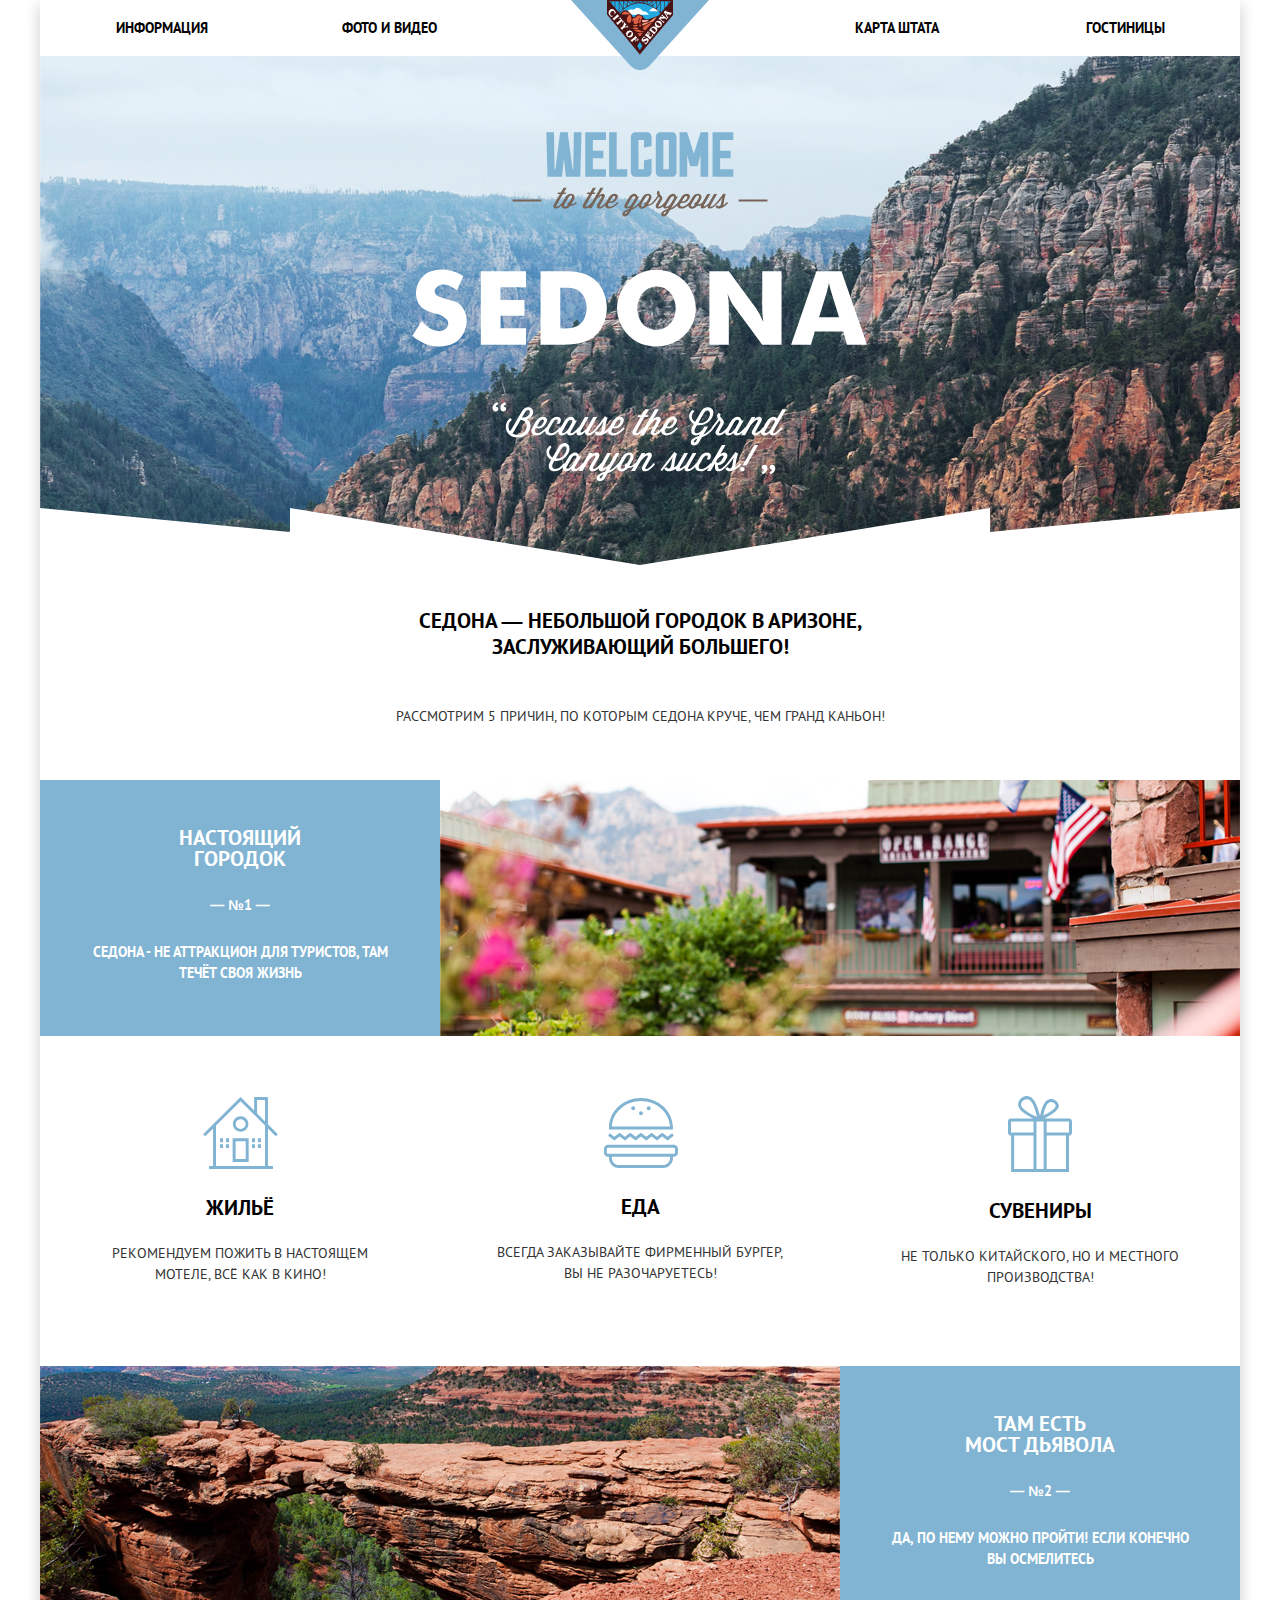
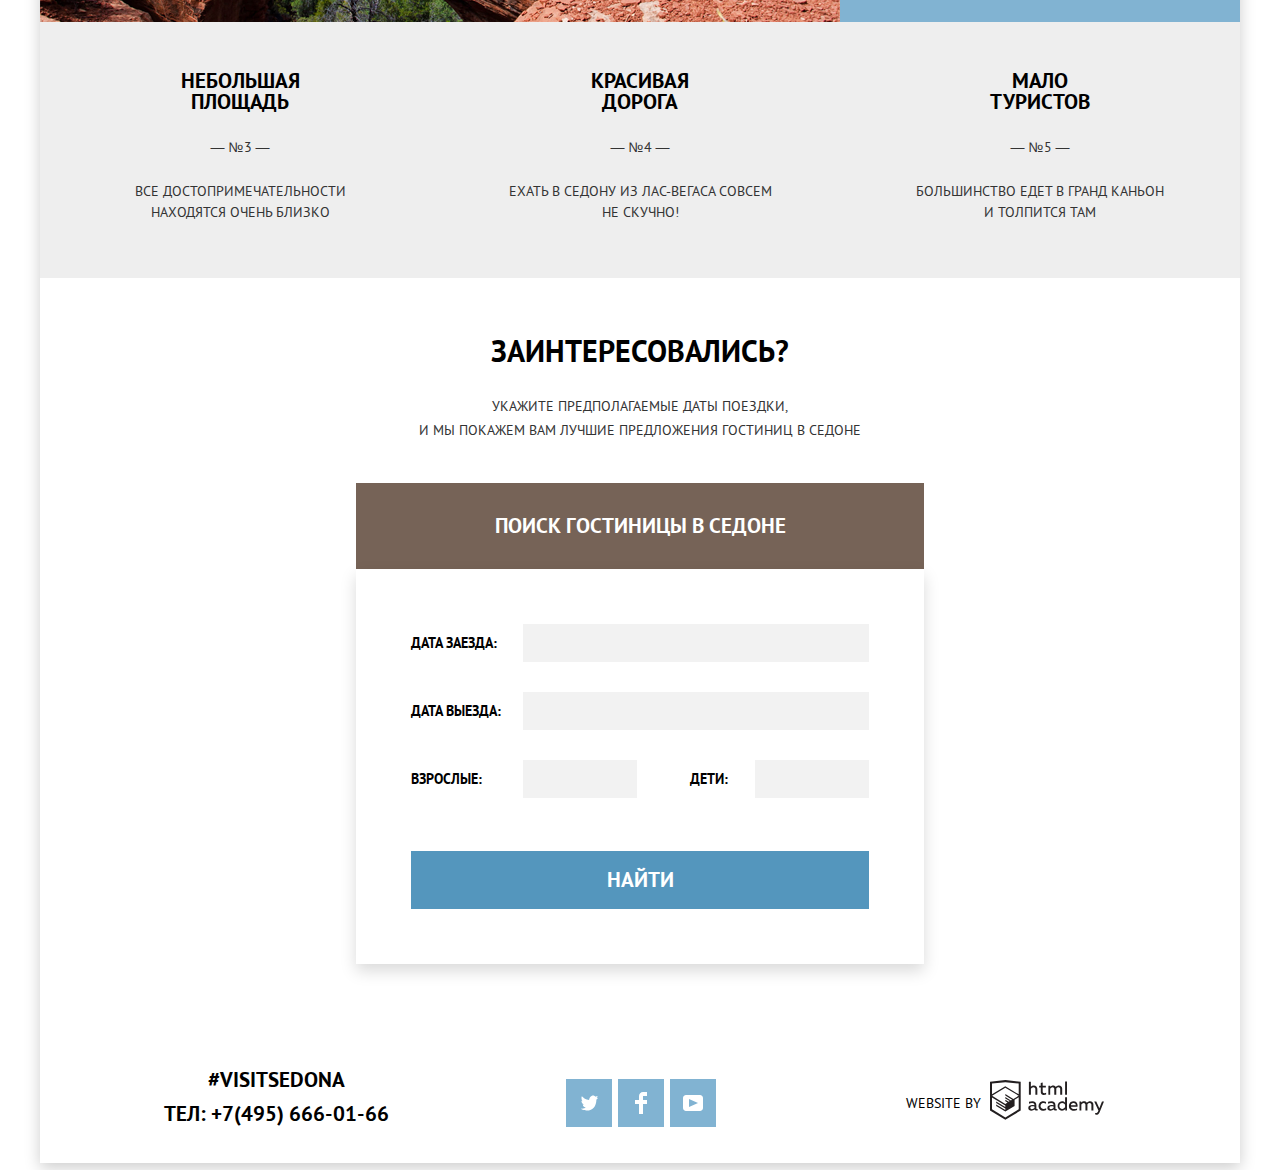
==== index.html @ 123c3cb6 "Декоративные элементы на главной странице" ====
<!DOCTYPE html>
<html class="page" lang="ru">
  <head>
    <meta charset="utf-8">
    <meta name="viewport" content="width=device-width, initial-scale=1.0">
    <link rel="stylesheet" href="css/normalize.css">
    <link rel="stylesheet" href="css/style.css">
    <title>HTML Academy: Седона</title>
  </head>
  <body class="container">
    <header class="header_menu">
      <div class="header_row">
        <nav class="nav_menu">
          <ul class="menu_list">
            <li><a class="nav_link" href="#">Информация</a></li>
            <li><a class="nav_link" href="#">Фото и видео</a></li>
            <li><a class="nav_link" href="#">Карта штата</a></li>
            <li><a class="nav_link" href="hotels.html">Гостиницы</a></li>
          </ul>
        </nav>
        <a class="header_logo">
          <img src="img/logo.svg" width="138" height="70" alt="Логотип Sedona">
        </a>
      </div>
    </header>

    <main>
      <section class="main_banner">
        <h1 class="seo_text">Курортный город Седона</h1>
        <img src="img/background-photo.jpg" width="1200" height="509" alt="Природа штата Седона">
        <img class="welcome_img" src="img/welcome.svg" width="456" height="350" alt="Приветственный текст штата Седона">
        <div class="decor"></div>
      </section>

      <section>
        <h2 class="index_title">Седона — небольшой городок в Аризоне, <br>заслуживающий большего!</h2>
        <p class="index_description">Рассмотрим 5 причин, по которым Седона круче, чем гранд каньон!</p>
      </section>

      <section class="cause_photo_first">
        <div class="blue_fone">
          <p class="advantages_title">Настоящий<br> городок</p>
          <p class="advantages_description">— №1 —</p>
          <p class="advantages_description">Седона - не аттракцион для туристов, там<br> течёт своя жизнь</p>
        </div>
        <img src="img/image.jpg" width="800" height="256" alt="Фото зданий в штате Седона">
      </section>

      <section class="advertising_block">
        <ul class="advertising">
          <li>
            <img class="advent_icon" src="img/icon-1.svg" width="75" height="72" alt="Иконка Дома">
            <p class="advent_title">Жильё</p>
            <p class="advent_description">Рекомендуем пожить в настоящем<br> мотеле, всё как в кино!</p>
          </li>
          <li>
            <img class="advent_icon" src="img/icon-3.svg" width="75" height="70" alt="Иконка бургера">
            <p class="advent_title">Еда</p>
            <p class="advent_description">Всегда заказывайте фирменный бургер,<br> вы не разочаруетесь!</p>
          </li>
          <li>
            <img class="advent_icon" src="img/icon-2.svg" width="64" height="77" alt="Иконка подарка">
            <p class="advent_title">Сувениры</p>
            <p class="advent_description">Не только китайского, но и местного<br> производства!</p>
          </li>
        </ul>
      </section>

      <section class="cause_photo_second">
        <img src="img/image-mount.jpg" width="800" height="256" alt="Фото зданий в штате Седона">
        <div class="blue_fone">
          <p class="advantages_title">Там есть<br> Мост дьявола</p>
          <p class="advantages_description">— №2 —</p>
          <p class="advantages_description">Да, по нему можно пройти! Если конечно<br> вы осмелитесь</p>
        </div>
      </section>

      <section class="advantages_gray_fone">
        <ul class="advantages_gray">
          <li>
            <h3 class="advantages_gray_title">небольшая <br>площадь</h3>
            <p class="advantages_gray_description">— №3 —</p>
            <p class="advantages_gray_description">все достопримечательности <br>находятся очень близко</p>
          </li>
          <li>
            <h3 class="advantages_gray_title">красивая <br>дорога</h3>
            <p class="advantages_gray_description">— №4 —</p>
            <p class="advantages_gray_description">ехать в седону из лас-вегаса совсем <br>не скучно!</p>
          </li>
          <li>
            <h3 class="advantages_gray_title">Мало <br>туристов</h3>
            <p class="advantages_gray_description">— №5 —</p>
            <p class="advantages_gray_description">большинство едет в гранд каньон <br>и толпится там</p>
          </li>
        </ul>
      </section>

      <section class="forms_block">
        <p class="forms_title">Заинтересовались?</p>
        <p class="forms_description">Укажите предполагаемые даты поездки,<br> и мы покажем вам лучшие предложения гостиниц в седоне</p>
        <button class="forms_button" type="button">Поиск гостиницы в седоне</button>

        <section class="modal_hotel">
          <form class="form_hotel" action="https://echo.htmlacademy.ru/" method="post">
            <div class="form_wrapper">
              <label class="label_date" for="date-input">Дата заезда:</label>
              <input class="date_input" type="text" name="date-input" id="date-input">
            </div>
            <div class="form_wrapper">
              <label class="label_date" for="date-output">Дата выезда:</label>
              <input class="date_input" type="text" name="date-output" id="date-output">
            </div>
            <div class="form_wrapper adults_wrapper">
              <div class="adults_inputs">
                <label class="label_adults" for="adults">Взрослые:</label>
                <input class="adult_input" type="number" min="1" max="50" step="1" id="adults" name="adults">
              </div>
              <div class="adults_inputs">
                <label class="label_children" for="children">Дети:</label>
                <input class="adult_input" type="number" min="1" max="50" step="1" id="children" name="children">
              </div>
              </div>
    
            <button type="submit" value="Найти">Найти</button>
          </form>
        </section>
      </section>

      <section class="maps">
          <!-- Здесь будет карта -->
          <iframe src="https://www.google.com/maps/embed?pb=!1m14!1m12!1m3!1d18314.070733928525!2d82.90505934999999!3d54.98609559999999!2m3!1f0!2f0!3f0!3m2!1i1024!2i768!4f13.1!5e0!3m2!1sru!2sru!4v1600671747834!5m2!1sru!2sru" width="1200" height="594" frameborder="0" style="border:0;" allowfullscreen="" aria-hidden="false" tabindex="0"></iframe>
      </section>

    </main>

    <footer class="main_footer">

      <section class="footer_left_side">
        <p>#visitSEDONA</p>
        <p>Тел:<a href="tel:+74956660166"> +7(495) 666-01-66</a></p>
      </section>

      <section class="footer_social_icons">
        <ul class="list_social_icon">
          <li class="footer_social_icon">
            <a href="#">
              <div class="coub">
                <img src="img/twitter.svg" width="17" height="17" alt="Твиттер">
              </div>
            </a>
          </li>
          <li class="footer_social_icon">
            <a href="#">
              <div class="coub">
                <img src="img/fb-icon.svg" width="12" height="22" alt="Фейсбук">
              </div>
            </a>
          </li>
          <li class="footer_social_icon">
            <a href="#">
              <div class="coub">
                <img src="img/youtube.svg" width="20" height="16" alt="Ютуб">
              </div>
            </a>
          </li>
        </ul>
      </section>
      
      <section class="copyright">
        <p class="copyright_text">Website by</p>
        <a href="https://htmlacademy.ru/intensive/htmlcss">
          <!-- <img src="https://via.placeholder.com/115x41" alt="Логотип html академии"> -->
          <svg class="icon_html" width="115" height="41" viewBox="0 0 115 41" fill="none" xmlns="http://www.w3.org/2000/svg">
            <path  fill-rule="evenodd" clip-rule="evenodd" d="M15.5197 1.05737H15.3509L0 2.71895V31.4945L15.3509 40.8382L30.7018 31.4945V2.71895L15.5197 1.05737ZM77.0183 2.62185H75.0876V15.7311H77.0183V2.62185ZM40.8619 2.63264V7.76843C41.6131 6.9864 42.6386 6.5436 43.7105 6.53843C44.6823 6.47908 45.6329 6.84495 46.3253 7.54479C47.0177 8.24462 47.3866 9.21244 47.3399 10.2068V15.7634H45.367V10.4658C45.4231 9.94897 45.2754 9.43059 44.9566 9.02553C44.6377 8.62047 44.174 8.36218 43.6683 8.3079H43.3518C42.3456 8.36979 41.4321 8.9295 40.9041 9.80764V15.7634H38.8995V2.63264H40.8619ZM77.0183 31.4837H75.2775V30.0595C74.4828 31.1353 73.23 31.7538 71.9119 31.7211C69.4751 31.5528 67.5825 29.4822 67.5825 26.9845C67.5825 24.4867 69.4751 22.4162 71.9119 22.2479C73.1195 22.2052 74.2818 22.7203 75.0771 23.6505V18.3205H77.0183V31.4837ZM47.0656 30.0595C47.263 30.0515 47.4583 30.0152 47.6459 29.9516V31.3866C47.2482 31.5404 46.826 31.6172 46.4009 31.6132C45.6482 31.6769 44.9394 31.2429 44.639 30.5342C43.7036 31.31 42.5302 31.7227 41.3261 31.6995C39.733 31.6995 38.256 30.804 38.256 28.9482C38.256 26.65 40.3661 25.9379 42.1702 25.9379C42.9402 25.9505 43.707 26.0408 44.4596 26.2076V25.884C44.4596 24.805 43.6578 23.9742 42.1491 23.9742C41.0585 23.9764 39.9804 24.2116 38.9839 24.6647V22.8305C40.0678 22.451 41.204 22.2506 42.3495 22.2371C44.8394 22.2371 46.3693 23.4455 46.3693 26.1753V29.4121C46.3546 29.5668 46.401 29.721 46.4981 29.8406C46.5951 29.9601 46.7349 30.035 46.8862 30.0487H47.0656V30.0595ZM40.2711 28.8403C40.298 29.229 40.4761 29.5905 40.7655 29.844C41.055 30.0974 41.4317 30.2217 41.8115 30.189H41.9275C42.8819 30.1906 43.7973 29.8022 44.4702 29.11V27.5779C43.842 27.4414 43.2026 27.3655 42.5605 27.3513C41.5055 27.3513 40.2817 27.7074 40.2817 28.8403H40.2711ZM56.0229 22.9384C55.1962 22.4632 54.2596 22.2246 53.3115 22.2479H52.9422C51.7332 22.2873 50.5891 22.8166 49.7619 23.7192C48.9347 24.6218 48.4923 25.8236 48.5321 27.06V27.5024C48.6957 30.0004 50.805 31.8921 53.2482 31.7318C54.2519 31.7555 55.2477 31.5452 56.1601 31.1168V29.2718C55.3769 29.7215 54.4945 29.9591 53.5963 29.9624C52.5199 30.0288 51.4963 29.4793 50.9385 28.5356C50.3806 27.5918 50.3806 26.4095 50.9385 25.4658C51.4963 24.522 52.5199 23.9725 53.5963 24.039C54.461 24.0357 55.3066 24.2989 56.0229 24.7942V22.9384ZM66.1514 30.0595C66.3488 30.0515 66.5441 30.0152 66.7317 29.9516V31.3866C66.334 31.5404 65.9118 31.6172 65.4867 31.6132C64.734 31.6769 64.0252 31.2429 63.7248 30.5342C62.7894 31.31 61.616 31.7227 60.4119 31.6995C58.8188 31.6995 57.3417 30.804 57.3417 28.9482C57.3417 26.65 59.4518 25.9379 61.256 25.9379C62.0259 25.9505 62.7928 26.0408 63.5454 26.2076V25.884C63.5454 24.805 62.7436 23.9742 61.2349 23.9742C60.1443 23.9764 59.0662 24.2116 58.0697 24.6647V22.8305C59.1536 22.451 60.2897 22.2506 61.4353 22.2371C63.9252 22.2371 65.455 23.4455 65.455 26.1753V29.4121C65.4404 29.5668 65.4868 29.721 65.5838 29.8406C65.6809 29.9601 65.8207 30.035 65.972 30.0487H66.1514V30.0595ZM59.855 29.8481C59.5632 29.5943 59.3837 29.2311 59.3569 28.8403H59.378C59.378 27.7074 60.5385 27.3513 61.6569 27.3513C62.299 27.3655 62.9383 27.4414 63.5665 27.5779V29.11C62.8937 29.8022 61.9782 30.1906 61.0239 30.189H60.9078C60.5263 30.2247 60.1469 30.1019 59.855 29.8481ZM69.3271 26.9305C69.3271 25.2859 70.6308 23.9526 72.239 23.9526L72.2601 24.0066C73.4742 24.0066 74.5742 24.7382 75.0665 25.8732V28.0311C74.5856 29.1871 73.4673 29.9296 72.239 29.9084C70.6308 29.9084 69.3271 28.5752 69.3271 26.9305ZM83.3486 22.2479C86.8408 22.2479 88.0541 25.1395 87.4844 27.7397H80.922C81.1436 29.3582 82.6839 30.0163 84.2876 30.0163C85.2509 30.0196 86.2027 29.8021 87.0729 29.3797V31.1061C86.0736 31.5421 84.9939 31.7519 83.9078 31.7211C81.2385 31.7211 78.8963 30.189 78.8963 26.9521C78.8362 25.7502 79.2482 24.5736 80.0408 23.6841C80.8334 22.7945 81.9408 22.2658 83.1165 22.2155H83.3486V22.2479ZM80.8693 26.1753C80.9704 24.8237 82.1216 23.8104 83.4436 23.9095H83.4858C84.1064 23.8531 84.7196 24.08 85.1612 24.5295C85.6028 24.979 85.8275 25.6051 85.7752 26.24H80.8693V26.1753ZM89.489 31.4621V22.4961H91.2298V23.575C91.9777 22.7197 93.041 22.2229 94.1628 22.2047C95.2951 22.1328 96.3712 22.7163 96.9482 23.7153C97.7407 22.8335 98.8477 22.3161 100.018 22.2803C100.952 22.2327 101.859 22.6011 102.507 23.2901C103.154 23.9792 103.478 24.9213 103.394 25.8732V31.4837H101.39V25.9271C101.437 25.4734 101.306 25.0191 101.024 24.6647C100.743 24.3104 100.336 24.0852 99.8917 24.039H99.6174C98.7512 24.0941 97.9525 24.536 97.4335 25.2474V31.4837H95.4289V25.9271C95.4728 25.47 95.3357 25.0139 95.0481 24.6611C94.7606 24.3082 94.3467 24.088 93.8991 24.0497H93.6881C92.7466 24.1344 91.8915 24.6449 91.3564 25.4416V31.5161H89.5312L89.489 31.4621ZM113.977 22.4745H111.972L109.324 29.2718L106.306 22.4853H104.196L108.417 31.5484L108.237 32.0016C107.72 33.3611 107.003 34.0516 106.053 34.0516C105.75 34.0548 105.447 34.0112 105.156 33.9221V35.6161C105.536 35.7125 105.926 35.7632 106.317 35.7671C107.646 35.7671 108.902 35.0226 109.851 32.6813L113.977 22.4745ZM52.689 6.78658V3.54974L50.7266 4.01369V6.73264H49.144V8.49132H50.7899V12.9905C50.7231 13.817 51.0244 14.6301 51.61 15.2038C52.1955 15.7775 53.0028 16.0505 53.8073 15.9468C54.5996 15.9535 55.3875 15.8259 56.139 15.5692V13.8429C55.5727 14.0781 54.9672 14.199 54.356 14.199C53.2165 14.199 52.689 13.8105 52.689 12.6237V8.5129H55.8541V6.78658H52.689ZM58.3862 15.7526V6.75421H60.1376V7.83316C60.8811 6.97655 61.9403 6.476 63.0601 6.45211C64.1624 6.38099 65.2146 6.93142 65.8032 7.88711C66.5958 7.00534 67.7028 6.48794 68.8734 6.45211C69.8138 6.41462 70.7233 6.79859 71.364 7.50353C72.0046 8.20846 72.3126 9.16418 72.2073 10.1205V15.7418H70.2028V10.1853C70.2499 9.73151 70.1184 9.27721 69.8373 8.92287C69.5561 8.56853 69.1485 8.34334 68.7046 8.29711H68.4619C67.5957 8.35228 66.797 8.7942 66.278 9.50553V15.7418H64.2734V10.1853C64.3206 9.73151 64.1891 9.27721 63.9079 8.92287C63.6268 8.56853 63.2191 8.34334 62.7752 8.29711H62.5326C61.5911 8.38181 60.736 8.89229 60.2009 9.68895V15.7634H58.3862V15.7526ZM28.6972 30.3033L28.7078 30.2968L28.6972 30.3184V30.3033ZM28.6972 18.3205V30.3033L15.3509 38.4321L2.00459 30.3184V18.5147L15.2876 26.6068V28.0311L6.18257 22.5284V23.9418L15.3404 29.5632V31.0629L6.19312 25.4955V26.9521L15.3509 32.5734L24.5826 26.9197V20.8129L28.6972 18.3205ZM28.7078 16.7776L25.0362 18.9355L23.3482 20.0145L15.3087 15.0837V16.4971L22.156 20.7266L22.0083 20.8237L20.9532 21.4063L15.2876 17.9537V19.3995L19.761 22.1184L18.706 22.8413L15.3298 20.7913V22.2047L17.5454 23.5426L15.2982 24.9021L2.11009 16.864L15.3087 8.72869L28.7078 16.7776ZM15.2876 7.27211L28.7078 15.3534V4.56395L15.3615 3.12895L2.01514 4.56395V15.3534L15.2876 7.27211Z" fill="#231F20"/>
          </svg>
        </a>
      </section>
    </footer>
  </body>
</html>
---- css/style.css ----
/* Шрифты */

@font-face {
    font-family: 'PT sans';
    font-style: normal;
    font-weight: 400;
    src: local('Ptsans'), local('PT Sans'),
    url('../fonts/ptsans.woff2') format('woff2'),
    url('../fonts/ptsans.woff') format('woff');
    font-display: swap;
}
@font-face {
    font-family: 'PT sans';
    font-style: normal;
    font-weight: 700;
    src: local('Ptsans bold'), local('PT Sans bold'),
    url('../fonts/ptsansbold.woff2') format('woff2'),
    url('../fonts/ptsansbold.woff') format('woff');
    font-display: swap;
}
/* Кастомные свойства */
:root {
    /* Тексты */
    --basic-black: #000000;
    --text-description: #333333;
    --basic-white: #FFFFFF;

    /* Фоны */
    --blue: #81B3D2;
    --blue-hover: #669EC0;
    --blue-active: #5496BD;

    --brown: #766357;
    --brown-hover: #604E43;
    --brown-active: #503E33;

    --backgound-gray: #EEEEEE;
    --decor-gray: #E5E5E5;;

    /* Инпуты */
    --input-gray: #F2F2F2;
    --input-gray-hover: #EBEBEB;
    --input-minplus: #A9A9A9;
    --input-minplus-active: #81B3D2;

    /* Рейтинг */
    --rate: #666666;
}

/* Базовые стили */
body {
    min-width: 1200px;
    margin: 0;
    padding: 0;
    font-family: 'PT Sans', Arial, sans-serif;
    font-size: 14px;
    line-height: 24px;
    font-weight: 400;
    color: var(--basic-black);
    text-transform: uppercase;
    background: #F2F2F2;
    display: grid;
    grid-template-rows: min-content 1fr min-content;
}
.page {
    height: 100%;
  }
img {
    max-width: 100%;
    height: auto;
}
.container {
    max-width: 1200px;
    margin: 0 auto;
    background: #FFFFFF;
    box-shadow: 0px 5px 15px rgba(0, 1, 1, 0.2);
    position: relative;
    min-height: 100%;
}
.seo_text {
    position: absolute;
    width: 1px;
    height: 1px;
    margin: -1px;
    border: 0;
    padding: 0;
    white-space: nowrap;
    clip-path: inset(100%);
    clip: rect(0 0 0 0);
    overflow: hidden;
}
/* Меню */
.main_banner {
    background-color: var(--blue);
}

/* Меню */
.header_menu {
    width: 100%;
}
.header_row {
    position: relative;
    display: flex;
    justify-content: center;
    align-items: center;
    height: 56px;
}
.menu_list {
    display: flex;
    margin: 0;
    padding: 0;
}
.nav_menu li{
    list-style: none;
}
.header_logo {
    position: absolute;
    top: 0;
    left: 50%;
    transform: translate(-50%, 0px);
    z-index: 50;
    height: 70px;
}
.nav_link {
    color: var(--basic-black);
    font-size: 14px;
    line-height: 26px;
    font-weight: 700;
    text-decoration: none;
}
.menu_list li:nth-child(1) {
    padding: 0 67px 0 72px;
}
.menu_list li:nth-child(2) {
    padding: 0 209px 0 67px;
}
.menu_list li:nth-child(3) {
    padding: 0 73.5px 0 209px;
}
.menu_list li:nth-child(4) {
    padding: 0 72px 0 73.5px;
}
.nav_link:hover {
    color: var(--blue);
}
.nav_link:active {
    color: var(--basic-black);
    opacity: 0.3;
}
/* .nav_link:visited {
    color: var(--brown);
} */

/* Блок с главным баннером */

/*  */
.main_banner {
    position: relative;
    height: 509px;
    margin-bottom: 43px;
}
.welcome_img {
    position: absolute;
    top: 76px;
    left: 50%;
    transform: translate(-50%, 0px)
}
.index_title {
    font-size: 21px;
    line-height: 26px;
    font-weight: 700;
    text-align: center;
    color: inherit;
    margin-bottom: 43px;
}
.index_description {
    font-size: 14px;
    line-height: 26px;
    font-weight: 400;
    text-align: center;
    color: var(--text-description);
    margin-bottom: 51px;
}

.decor {
    position: absolute;
    bottom: 0;
    left: 0;
    width: 1200px;
    height: 57px;
    background-image: url("../img/Shape.svg");
    background-repeat: no-repeat;
}

/* Преимущества */
.blue_fone {
    background-color: var(--blue);
}

.advantages_title {
    font-size: 21px;
    line-height: 21px;
    font-weight: 700;
    text-align: center;
    color: var(--basic-white);
    margin-top: 47px;
}
.advantages_description {
    font-size: 14px;
    line-height: 21px;
    font-weight: 700;
    text-align: center;
    color: var(--basic-white);
    margin-top: 26px;
    margin-bottom: 25px
}
.cause_photo_first {
    display: grid;
    grid-template-columns: 400px 800px;
    margin-bottom: 27px;
}
.cause_photo_second {
    display: grid;
    grid-template-columns: 800px 400px; 
}

/* Блок с иконками */
.advertising_block {
    margin-bottom: 47px;
}
.advertising {
    list-style: none;
    justify-content: space-around;
    display: grid;
    grid-template-columns: 1fr 1fr 1fr;
    grid-template-rows: 256px;
    align-items: center;
    margin: 0;
    padding: 0;
}
.advent_icon {
    display: block;
    margin: 0 auto;
}
.advent_title {
    text-align: center;
    font-weight: 700;
    font-size: 21px;
    line-height: 21px;
    color: var(--basic-black);
    margin: 0;
    margin-top: 28px;
    margin-bottom: 25px;
}
.advent_description {
    text-align: center;
    font-weight: 400;
    font-size: 14px;
    line-height: 21px;
    color: var(--text-description);
    margin: 0;
}
/*  */
.advantages_gray_fone {
    background-color: var(--backgound-gray);
    min-height: 256px;
}
.advantages_gray {
    display: grid;
    grid-template-columns: 1fr 1fr 1fr;
    grid-template-rows: auto;
    justify-content: space-around;
    align-items: center;
    padding: 0;
    margin: 0;
}
.advantages_gray li {
    list-style: none;
}
.advantages_gray_title {
    font-size: 21px;
    line-height: 21px;
    font-weight: 700;
    text-align: center;
    color: var(--basic-black);
    margin: 0;
    margin-bottom: 25px;
    margin-top: 48px;
}
.advantages_gray_description {
    font-size: 14px;
    line-height: 21px;
    font-weight: 400;
    text-align: center;
    color: var(--text-description); 
    margin-bottom: 23px;  
}
/* блок с выбором формы */
.forms_block {
    position: relative;
}
.forms_title {
    font-weight: 700;
    font-size: 30px;
    line-height: 24px;
    text-align: center;
    color: var(--basic-black);
    margin: 0;
    padding-top: 61px;
    margin-bottom: 31px;
}
.forms_description {
    font-weight: 400;
    font-size: 14px;
    line-height: 24px;
    text-align: center;
    color: var(--text-description);
    margin: 0; 
    margin-bottom: 41px;
}
.forms_button {
    font-weight: bold;
    font-size: 21px;
    line-height: 26px;
    text-align: center;
    text-transform: uppercase;
    color: var(--basic-white); 
    border: none;
    background-color: var(--brown);
    cursor: pointer;
    width: 568px;
    height: 86px;
    display: block;
    margin: 0 auto;


}
.forms_button:hover {
    background-color: var(--brown-hover);
}
.forms_button:active {
    background-color: var(--brown-active);
}

/* форма */
.modal_hotel {
    width: 568px;
    height: 395px;
    background: var(--basic-white);
    box-shadow: 0px 7px 15px rgba(0, 1, 1, 0.15);
    margin: 0 auto;
    position: absolute;
    left: 50%;
    transform: translate(-50%, 0);
}
.form_hotel {
    display: flex;
    flex-direction: column;
    align-items: center;
    gap: 30px;
}
.form_hotel label {
    font-weight: 700;
    font-size: 14px;
    line-height: 26px;
    color: var(--basic-black);
}
.form_wrapper:first-of-type {
    margin-top: 55px;
}
.form_wrapper:last-of-type {
    margin-bottom: 23px;
}
.form_wrapper {
    display: flex;
    align-items: center;
    width: 458px;
}
.label_date,
.label_adults {
    min-width: 100px;
    padding-right: 12px;
    cursor: pointer;
}
.label_children {
    padding-right: 27px;
}
.adults_wrapper {
    justify-content: space-between;
}
.adults_inputs {
    display: flex;
    align-items: center;
}
.form_hotel input {
    background-color: var(--input-gray);
    height: 38px;
    border: none;
    color: inherit;
    font: inherit;
    font-weight: 700;
    font-size: 14px;
    line-height: 26px;
    outline: none;
    padding-left: 13px;
}
.date_input {
    width: 346px;
    padding: 0;
}
.adult_input {
    width: 114px;
    text-align: center;
    box-sizing: border-box;
    position: relative;
    display: block;
}
.form_hotel input:focus {
    background: white;
    border: 2px solid var(--decor-gray);
    padding-left: 13px;
    box-sizing: border-box;
}
.form_hotel button {
    width: 458px;
    height: 58px;
    font-weight: 700;
    font-size: 21px;
    line-height: 26px;
    text-transform: uppercase;
    text-align: center;
    color: var(--basic-white);
    background-color: var(--blue);
    border: none;
    cursor: pointer;
}
.form_hotel button:hover {
    background-color: var(--blue-hover);
}
.form_hotel button {
    background-color: var(--blue-active);
}
.maps {
    height: 594px;
}

/* Футер */
.main_footer {
    background: rgba(255, 255, 255, 0.9);
    position: absolute;
    bottom: 0;
    display: flex;
    /* justify-content: space-around; */
    width: 100%;
    height: 120px;
}
.inside_footer {
    background: rgba(255, 255, 255, 0.9);
    display: flex;
    /* justify-content: space-around; */
    width: 100%;
    height: 120px;
}
.footer_left_side {
    margin-left: 105px;
    margin-right: 177px;
}
.footer_left_side p {
    font-weight: bold;
    font-size: 21px;
    line-height: 26px;
    text-align: center;
    color: var(--basic-black);
    margin: 0;
}
.footer_left_side p:first-child {
    margin-top: 24px;
    margin-bottom: 8px;
    margin-left: 19px;
}
.footer_left_side p:last-child {
    margin-left: 19px;
}
.footer_left_side a {
    color: var(--basic-black);
    text-decoration: none;
}
.footer_social_icons {
    display: flex;
    margin-right: 190px;
}

.list_social_icon {
    display: flex;
    align-items: center;
    margin: 0;
    padding: 0;
    gap: 6px;
}
.footer_social_icons li{
    list-style: none;
}
.coub {
    width: 46px;
    height: 48px;
    background-color: var(--blue);    
}
.coub img {
    margin: 0 auto;
    display: block;
    position: relative;
    top: 50%;
    transform: translate(0px, -50%);
}
.coub:hover{
    background-color: var(--blue-hover);
}
.coub:active{
    background-color: var(--blue-active);
}
.coub:active img {
    opacity: 0.3;
}

.copyright {
    display: flex;
    align-items: center;
}
.copyright_text {
    font-weight: 400;
    font-size: 14px;
    line-height: 26px;
    text-align: center;
    color: var(--basic-black);
    margin: 0;
    margin-right: 9px;
}
.icon_html:hover path {
    fill: var(--blue);
}
.icon_html:active path {
    fill: #BDBBBC;
}


/* Страница каталога */
.container_inside_page {
    width: 1054px;
    margin: 0 auto;
}

.filter_block {
    background-color: var(--blue);
    background-image: url("../img/background-blur.png");
    background-repeat: no-repeat;
    background-position: center;
    background-size: cover;
    height: 217px;

}
.filter_hotels {
    /* display: flex; */
    display: grid;
    grid-template-columns: 1fr auto;

}
.filter_wrapper {
    display: flex;
}
.filter_items {
    display: flex;
    border: none;
    padding: 0;
    margin: 0;
}
.filter_items legend{
    font-weight: 700;
    font-size: 16px;
    line-height: 21px;
    color: var(--basic-white);
}
.filter_label {
    font-weight: 400;
    font-size: 14px;
    line-height: 21px;
    color: var(--basic-white);
}

.custom_checkbox {
    /* position: absolute; */
    z-index: -1;
    opacity: 0;
}
.custom_checkbox+label {
    display: inline-flex;
    align-items: center;
    user-select: none;
    cursor: pointer;
}
.custom_checkbox+label::before {
    content: '';
    display: inline-block;
    width: 23px;
    height: 23px;
    border: 2px solid var(--basic-white);
    border-radius: 0.25em;
    margin-right: 0.5em;
}
.custom_checkbox:checked+label::before {
    background-image: url('https://via.placeholder.com/11x10');
}
.btn_show {
    width: 137px;
    height: 36px;
    font-weight: normal;
    font-size: 14px;
    line-height: 21px;
    color:  var(--basic-white);
    border: 2px solid var(--basic-white);
    box-sizing: border-box;
    border-radius: 2px;
    text-transform: uppercase;
    background: transparent;
    cursor: pointer;
}
.btn_show:hover {
    font-weight: normal;
    font-size: 14px;
    line-height: 21px;
    color:  var(--basic-black);
    border: 2px solid var(--basic-white);
    background-color: var(--basic-white);
    box-sizing: border-box;
    border-radius: 2px;
}


/* Сортировка */

.sorting {
    display: flex;
    height: 86px;
    align-items: center;
}
.sort_title {
    font-weight: 700;
    font-size: 21px;
    line-height: 26px;
    color: var(--basic-black);
    margin: 0;
    margin-right: 46px;
  }
.sort_index_items {
    font-weight: 400;
    font-size: 12px;
    line-height: 18px;
    color: var(--basic-black);
    margin: 0;
    padding: 0;
    margin-right: 40px;
    margin-bottom: 6px;
  }
.sort_items {
    display: flex;
    gap: 34px;
    margin: 0;
    padding: 0;
    margin-bottom: 5px;
}
.sort_items a {
    text-decoration: none;
    border-bottom: 1px dotted var(--blue);
    color: rgba(0, 0, 0, 0.3);

}
.sort_items a:hover {
    color: var(--blue);

}
.sort_items a:active {
    color: var(--basic-black);
    border-bottom: none;

}
.sort_item {
    list-style: none;
    font-weight: 400;
    font-size: 12px;
    line-height: 18px;
}
.sort_icons {
    display: flex;
    gap: 12px;
    margin: 0;
    padding: 0;
    margin-left: auto;
}
.sort_icon:hover path {
    fill: var(--basic-black);
    cursor: pointer;
}
.sort_icon:active path {
    fill: var(--blue);
}

/* Каталог */

.catalog_liner {
    border-top: 1px solid var(--decor-gray);
}
.catalog_liner:last-child {
    border-bottom: 1px solid var(--decor-gray);
}
.grid-wrapper {
    margin: 30px auto;
    display: grid;
    grid-template-columns: auto auto 1fr;
    grid-template-rows: 1fr 1fr 1fr;
}
.picture_otel {
    grid-row: 1 / -1;
    grid-column: 1;
    align-self: center;
    margin-right: 29px;
}
.catalog_title {
    font-weight: 700;
    font-size: 21px;
    line-height: 26px;
    color: var(--basic-black);
    cursor: pointer;
    margin: 0;
    margin-top: -5px;
    grid-row: 1;
    grid-column: 2 / 4;
}
.catalog_title:hover {
    color: var(--blue);
}
.catalog_title:active {
    color: rgba(0, 0, 0, 0.3);
}
.catalog_cost {
    font-weight: 400;
    font-size: 14px;
    line-height: 21px;
    color: var(--text-description);
    margin: 0;
    margin-top: -4px;
    grid-row: 2;
    grid-column: 3 / 3;
    align-self: self-start;
}
.catalog_hotel {
    font-weight: 400;
    font-size: 14px;
    line-height: 21px;
    color: var(--text-description);
    margin: 0;
    margin-top: -4px;
    grid-row: 2;
    grid-column: 2 / 3;
    align-self: self-start;
}

.btn {
    border: none;
    height: 27px;
    font-weight: 700;
    font-size: 14px;
    line-height: 21px;
    color: var(--basic-white);
    text-transform: uppercase;
    cursor: pointer;
}
.btn_more {
    width: 110px;
    background-color: var(--blue);
    grid-row: 3;
    grid-column: 2 / 3; 
    align-self: end;
    margin-right: 6px;
}
.btn_more:hover {
    background-color: var(--blue-hover);
}
.btn_more:active{
    background-color: var(--blue-active);
    color: rgba(255, 255, 255, 0.3);
}
.btn_reserv {
    width: 142px;
    background-color: var(--brown);
    grid-row: 3;
    grid-column: 3 / 3;
    align-self: end;
}
.btn_reserv:hover {
    background-color: var(--brown-hover);
}
.btn_reserv:active {
    background-color: var(--brown-active);
    color: rgba(255, 255, 255, 0.3);
}
.catalog_rating {
    display: flex;
    justify-content: flex-end;
    list-style: none;
    margin: 0;
    padding: 0;
    grid-row: 1;
    grid-column-start: -1;
    gap: 4px;
}
.catalog_rating_number {
    background-color: var(--input-gray);
    font-weight: 400;
    font-size: 14px;
    line-height: 27px;
    text-align: center;
    color: var(--rate);
    /* padding: 3px 12px 3px 15px; */
    width: 110px;
    height: 27px;
    grid-row-start: 3;
    grid-column-start: -1;
    align-self: end; 
}
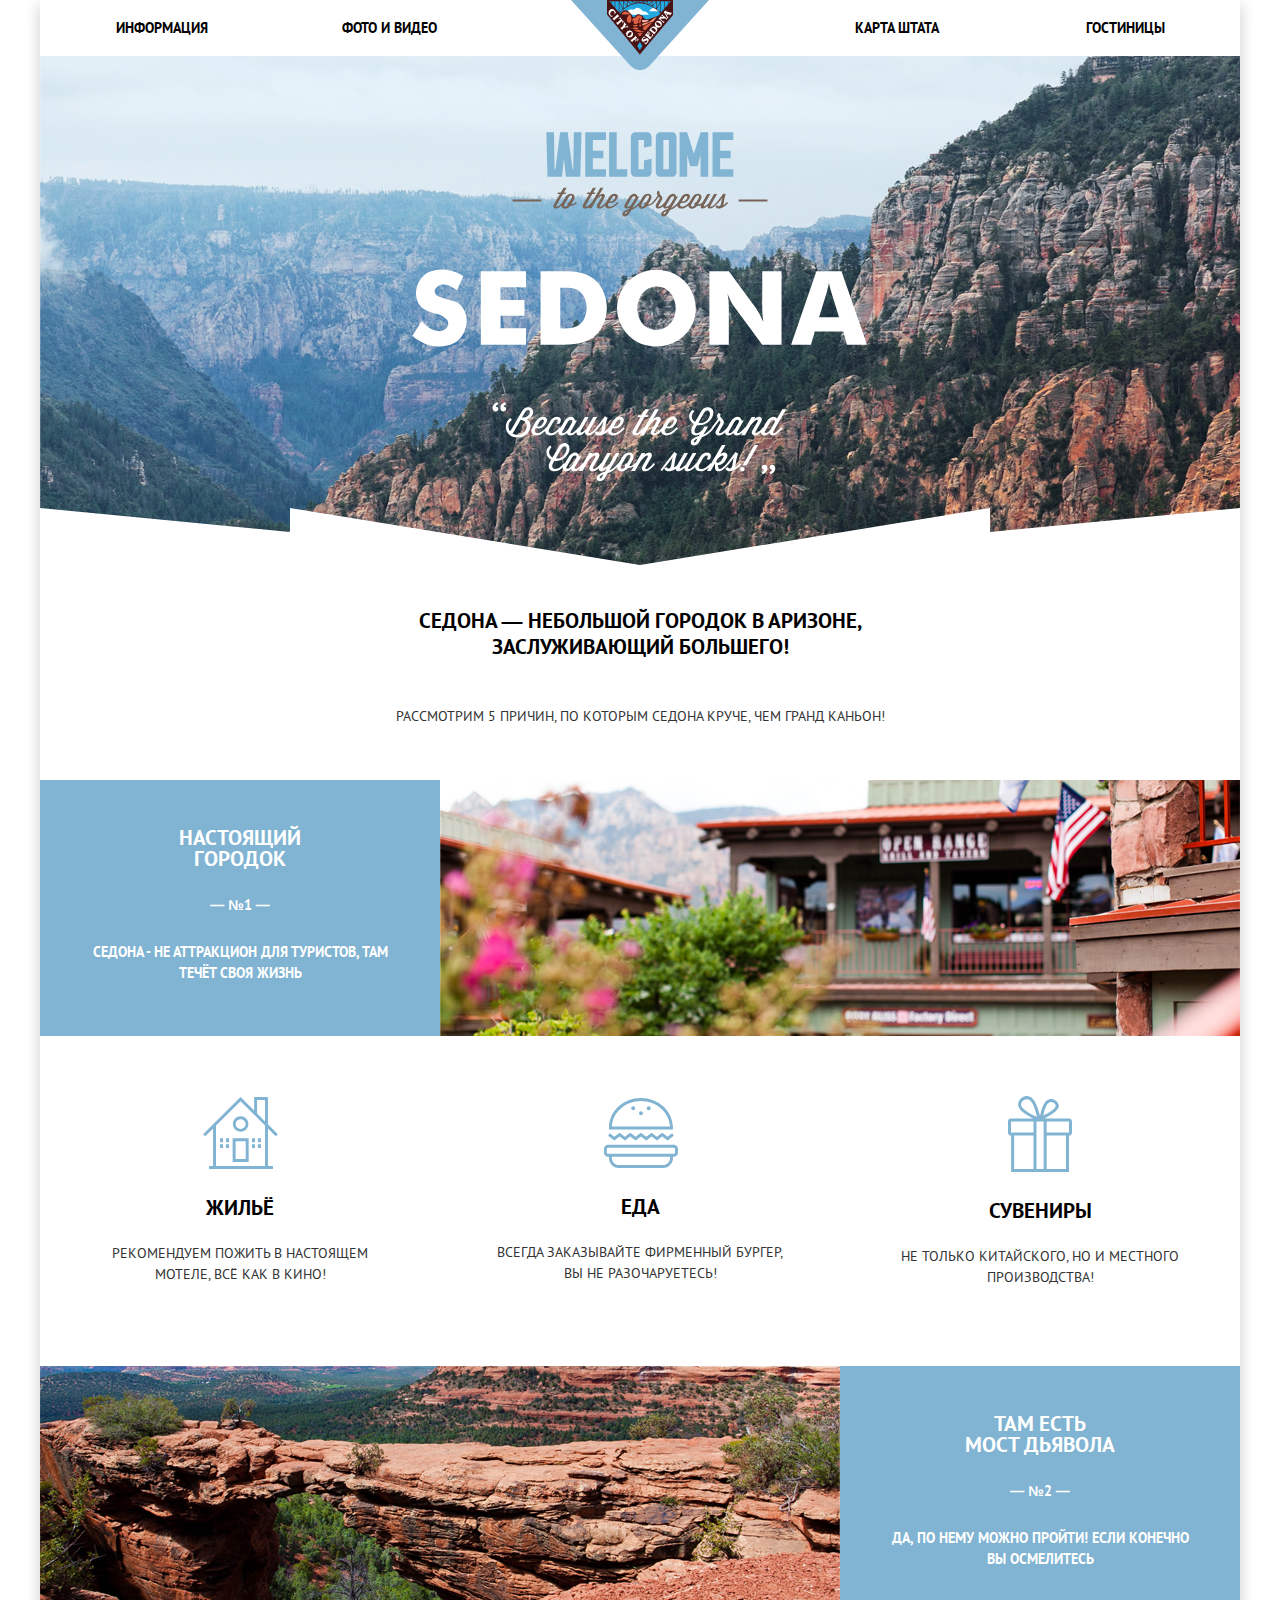
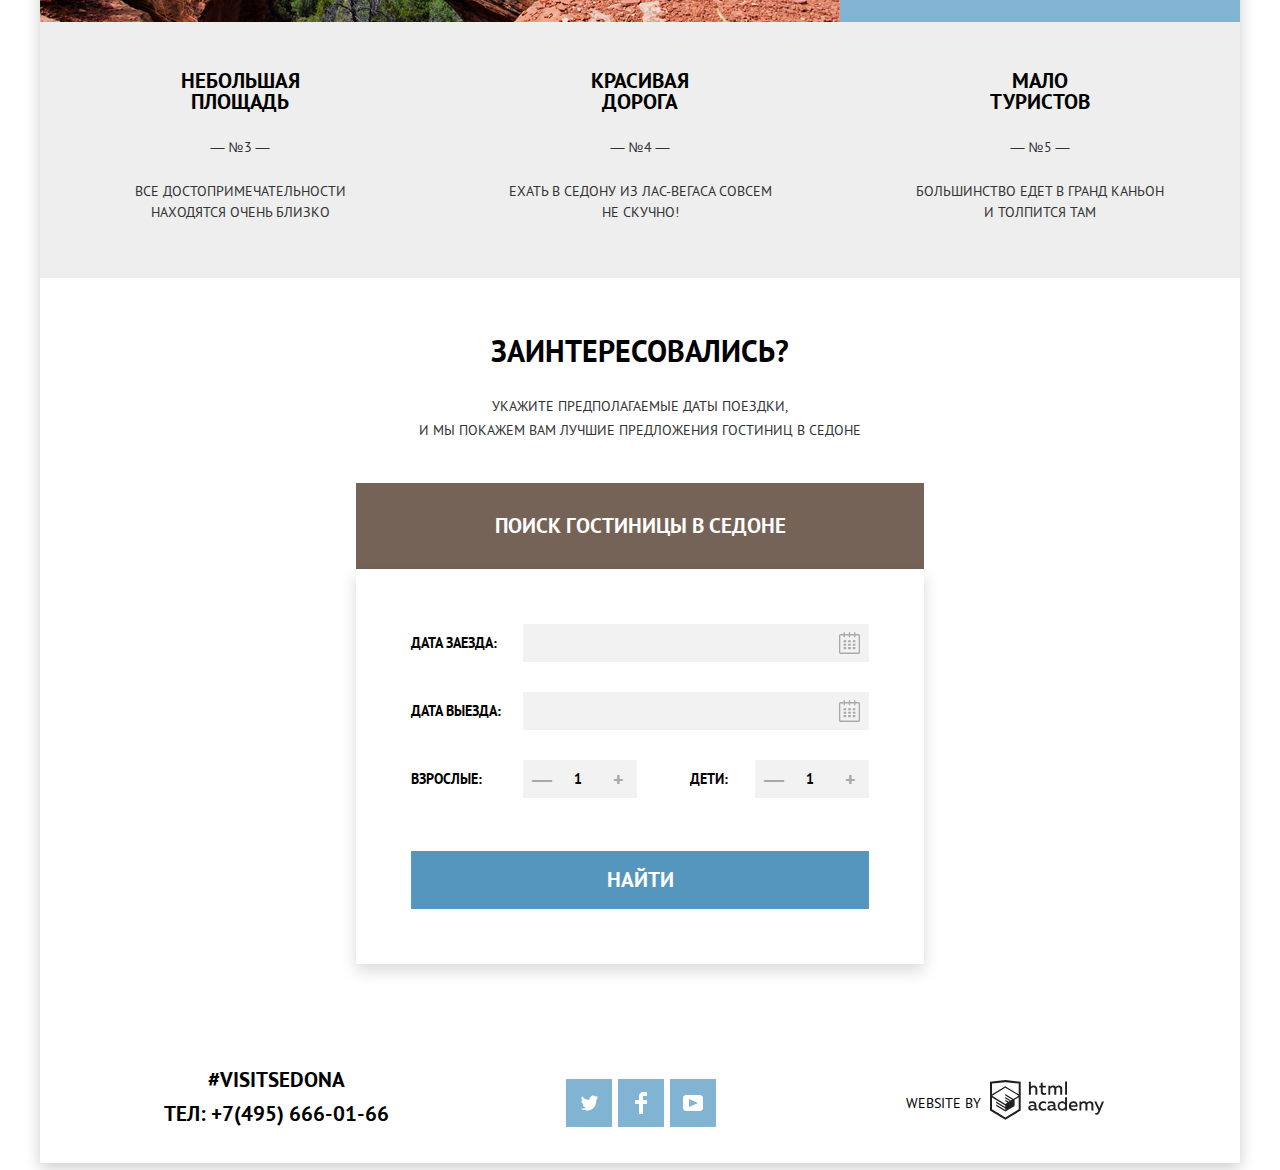
==== commit f75c724c: "Завершаем вёрстку главной страницы" ====
--- a/index.html
+++ b/index.html
@@ -101,23 +101,45 @@
         <button class="forms_button" type="button">Поиск гостиницы в седоне</button>
 
         <section class="modal_hotel">
-          <form class="form_hotel" action="https://echo.htmlacademy.ru/" method="post">
+          <form class="form_hotel" action="https://echo.htmlacademy.ru/" method="GET">
             <div class="form_wrapper">
               <label class="label_date" for="date-input">Дата заезда:</label>
-              <input class="date_input" type="text" name="date-input" id="date-input">
+              <div class="date_calendar_wrapper">
+                <input class="date_input" type="text" name="date-input" id="date-input">
+                <svg class="icon_calendar" width="21" height="23" viewBox="0 0 21 23" fill="none" xmlns="http://www.w3.org/2000/svg">
+                  <path fill-rule="evenodd" clip-rule="evenodd" d="M16.406 3.02498H19.251C20.217 3.02498 21 3.84698 21 4.86198V21.164C21 22.179 20.217 23 19.251 23H1.75C0.784 23 0 22.179 0 21.164V4.86198C0 3.84698 0.784 3.02498 1.75 3.02498H4.593V1.64798C4.593 1.26698 4.887 0.958984 5.25 0.958984C5.612 0.958984 5.906 1.26698 5.906 1.64798V3.02498H9.844V1.64798C9.844 1.26698 10.138 0.958984 10.501 0.958984C10.862 0.958984 11.156 1.26698 11.156 1.64798V3.02498H15.094V1.64798C15.094 1.26698 15.387 0.958984 15.75 0.958984C16.112 0.958984 16.406 1.26698 16.406 1.64798V3.02498ZM19.5646 21.484C19.6466 21.3979 19.691 21.2828 19.688 21.164H19.689V4.86198C19.689 4.60898 19.493 4.40298 19.252 4.40298H16.407V5.78098C16.407 6.16198 16.113 6.46998 15.751 6.46998C15.388 6.46998 15.095 6.16198 15.095 5.78098V4.40298H11.157V5.78098C11.157 6.16198 10.863 6.46998 10.502 6.46998C10.139 6.46998 9.845 6.16198 9.845 5.78098V4.40298H5.907V5.78098C5.907 6.16198 5.613 6.46998 5.251 6.46998C4.888 6.46998 4.594 6.16198 4.594 5.78098V4.40298H1.75C1.50263 4.40953 1.30696 4.61458 1.312 4.86198V21.164C1.30696 21.4114 1.50263 21.6164 1.75 21.623H19.251C19.3698 21.6201 19.4826 21.5701 19.5646 21.484Z" fill="#A9A9A9"/>
+                  <path fill-rule="evenodd" clip-rule="evenodd" d="M4.59399 9.22498H7.21899V11.291H4.59399V9.22498ZM4.59399 12.668H7.21899V14.735H4.59399V12.668ZM7.21899 16.112H4.59399V18.178H7.21899V16.112ZM9.18799 16.112H11.813V18.178H9.18799V16.112ZM11.813 12.668H9.18799V14.735H11.813V12.668ZM9.18799 9.22498H11.813V11.291H9.18799V9.22498ZM16.406 16.112H13.781V18.178H16.406V16.112ZM13.781 12.668H16.406V14.735H13.781V12.668ZM16.406 9.22498H13.781V11.291H16.406V9.22498Z" fill="#A9A9A9"/>
+                </svg>
+              </div>
             </div>
             <div class="form_wrapper">
               <label class="label_date" for="date-output">Дата выезда:</label>
-              <input class="date_input" type="text" name="date-output" id="date-output">
+              <div class="date_calendar_wrapper">
+                <input class="date_input" type="text" name="date-output" id="date-output">
+                <svg class="icon_calendar" width="21" height="23" viewBox="0 0 21 23" fill="none" xmlns="http://www.w3.org/2000/svg">
+                  <path fill-rule="evenodd" clip-rule="evenodd" d="M16.406 3.02498H19.251C20.217 3.02498 21 3.84698 21 4.86198V21.164C21 22.179 20.217 23 19.251 23H1.75C0.784 23 0 22.179 0 21.164V4.86198C0 3.84698 0.784 3.02498 1.75 3.02498H4.593V1.64798C4.593 1.26698 4.887 0.958984 5.25 0.958984C5.612 0.958984 5.906 1.26698 5.906 1.64798V3.02498H9.844V1.64798C9.844 1.26698 10.138 0.958984 10.501 0.958984C10.862 0.958984 11.156 1.26698 11.156 1.64798V3.02498H15.094V1.64798C15.094 1.26698 15.387 0.958984 15.75 0.958984C16.112 0.958984 16.406 1.26698 16.406 1.64798V3.02498ZM19.5646 21.484C19.6466 21.3979 19.691 21.2828 19.688 21.164H19.689V4.86198C19.689 4.60898 19.493 4.40298 19.252 4.40298H16.407V5.78098C16.407 6.16198 16.113 6.46998 15.751 6.46998C15.388 6.46998 15.095 6.16198 15.095 5.78098V4.40298H11.157V5.78098C11.157 6.16198 10.863 6.46998 10.502 6.46998C10.139 6.46998 9.845 6.16198 9.845 5.78098V4.40298H5.907V5.78098C5.907 6.16198 5.613 6.46998 5.251 6.46998C4.888 6.46998 4.594 6.16198 4.594 5.78098V4.40298H1.75C1.50263 4.40953 1.30696 4.61458 1.312 4.86198V21.164C1.30696 21.4114 1.50263 21.6164 1.75 21.623H19.251C19.3698 21.6201 19.4826 21.5701 19.5646 21.484Z" fill="#A9A9A9"/>
+                  <path fill-rule="evenodd" clip-rule="evenodd" d="M4.59399 9.22498H7.21899V11.291H4.59399V9.22498ZM4.59399 12.668H7.21899V14.735H4.59399V12.668ZM7.21899 16.112H4.59399V18.178H7.21899V16.112ZM9.18799 16.112H11.813V18.178H9.18799V16.112ZM11.813 12.668H9.18799V14.735H11.813V12.668ZM9.18799 9.22498H11.813V11.291H9.18799V9.22498ZM16.406 16.112H13.781V18.178H16.406V16.112ZM13.781 12.668H16.406V14.735H13.781V12.668ZM16.406 9.22498H13.781V11.291H16.406V9.22498Z" fill="#A9A9A9"/>
+                </svg>
+              </div>
             </div>
             <div class="form_wrapper adults_wrapper">
               <div class="adults_inputs">
                 <label class="label_adults" for="adults">Взрослые:</label>
-                <input class="adult_input" type="number" min="1" max="50" step="1" id="adults" name="adults">
+                <div class="input_group input_group_adult">
+                  <input class="button_minus" type="button" value="—" data-field="quantity">
+                  <input class="quantity_field" type="number" step="1" min="1" max="" value="1" name="quantity">
+                  <input class="button_plus" type="button" value="+" data-field="quantity">
+                </div>
+
               </div>
               <div class="adults_inputs">
                 <label class="label_children" for="children">Дети:</label>
-                <input class="adult_input" type="number" min="1" max="50" step="1" id="children" name="children">
+                <div class="input_group input_group_children">
+                  <input class="button_minus" type="button" value="—" data-field="quantity">
+                  <input class="quantity_field" type="number" step="1" min="1" max="" value="1" name="quantity">
+                  <input class="button_plus" type="button" value="+" data-field="quantity">
+                </div>
+
               </div>
               </div>
     
@@ -127,7 +149,6 @@
       </section>
 
       <section class="maps">
-          <!-- Здесь будет карта -->
           <iframe src="https://www.google.com/maps/embed?pb=!1m14!1m12!1m3!1d18314.070733928525!2d82.90505934999999!3d54.98609559999999!2m3!1f0!2f0!3f0!3m2!1i1024!2i768!4f13.1!5e0!3m2!1sru!2sru!4v1600671747834!5m2!1sru!2sru" width="1200" height="594" frameborder="0" style="border:0;" allowfullscreen="" aria-hidden="false" tabindex="0"></iframe>
       </section>
 
@@ -169,7 +190,6 @@
       <section class="copyright">
         <p class="copyright_text">Website by</p>
         <a href="https://htmlacademy.ru/intensive/htmlcss">
-          <!-- <img src="https://via.placeholder.com/115x41" alt="Логотип html академии"> -->
           <svg class="icon_html" width="115" height="41" viewBox="0 0 115 41" fill="none" xmlns="http://www.w3.org/2000/svg">
             <path  fill-rule="evenodd" clip-rule="evenodd" d="M15.5197 1.05737H15.3509L0 2.71895V31.4945L15.3509 40.8382L30.7018 31.4945V2.71895L15.5197 1.05737ZM77.0183 2.62185H75.0876V15.7311H77.0183V2.62185ZM40.8619 2.63264V7.76843C41.6131 6.9864 42.6386 6.5436 43.7105 6.53843C44.6823 6.47908 45.6329 6.84495 46.3253 7.54479C47.0177 8.24462 47.3866 9.21244 47.3399 10.2068V15.7634H45.367V10.4658C45.4231 9.94897 45.2754 9.43059 44.9566 9.02553C44.6377 8.62047 44.174 8.36218 43.6683 8.3079H43.3518C42.3456 8.36979 41.4321 8.9295 40.9041 9.80764V15.7634H38.8995V2.63264H40.8619ZM77.0183 31.4837H75.2775V30.0595C74.4828 31.1353 73.23 31.7538 71.9119 31.7211C69.4751 31.5528 67.5825 29.4822 67.5825 26.9845C67.5825 24.4867 69.4751 22.4162 71.9119 22.2479C73.1195 22.2052 74.2818 22.7203 75.0771 23.6505V18.3205H77.0183V31.4837ZM47.0656 30.0595C47.263 30.0515 47.4583 30.0152 47.6459 29.9516V31.3866C47.2482 31.5404 46.826 31.6172 46.4009 31.6132C45.6482 31.6769 44.9394 31.2429 44.639 30.5342C43.7036 31.31 42.5302 31.7227 41.3261 31.6995C39.733 31.6995 38.256 30.804 38.256 28.9482C38.256 26.65 40.3661 25.9379 42.1702 25.9379C42.9402 25.9505 43.707 26.0408 44.4596 26.2076V25.884C44.4596 24.805 43.6578 23.9742 42.1491 23.9742C41.0585 23.9764 39.9804 24.2116 38.9839 24.6647V22.8305C40.0678 22.451 41.204 22.2506 42.3495 22.2371C44.8394 22.2371 46.3693 23.4455 46.3693 26.1753V29.4121C46.3546 29.5668 46.401 29.721 46.4981 29.8406C46.5951 29.9601 46.7349 30.035 46.8862 30.0487H47.0656V30.0595ZM40.2711 28.8403C40.298 29.229 40.4761 29.5905 40.7655 29.844C41.055 30.0974 41.4317 30.2217 41.8115 30.189H41.9275C42.8819 30.1906 43.7973 29.8022 44.4702 29.11V27.5779C43.842 27.4414 43.2026 27.3655 42.5605 27.3513C41.5055 27.3513 40.2817 27.7074 40.2817 28.8403H40.2711ZM56.0229 22.9384C55.1962 22.4632 54.2596 22.2246 53.3115 22.2479H52.9422C51.7332 22.2873 50.5891 22.8166 49.7619 23.7192C48.9347 24.6218 48.4923 25.8236 48.5321 27.06V27.5024C48.6957 30.0004 50.805 31.8921 53.2482 31.7318C54.2519 31.7555 55.2477 31.5452 56.1601 31.1168V29.2718C55.3769 29.7215 54.4945 29.9591 53.5963 29.9624C52.5199 30.0288 51.4963 29.4793 50.9385 28.5356C50.3806 27.5918 50.3806 26.4095 50.9385 25.4658C51.4963 24.522 52.5199 23.9725 53.5963 24.039C54.461 24.0357 55.3066 24.2989 56.0229 24.7942V22.9384ZM66.1514 30.0595C66.3488 30.0515 66.5441 30.0152 66.7317 29.9516V31.3866C66.334 31.5404 65.9118 31.6172 65.4867 31.6132C64.734 31.6769 64.0252 31.2429 63.7248 30.5342C62.7894 31.31 61.616 31.7227 60.4119 31.6995C58.8188 31.6995 57.3417 30.804 57.3417 28.9482C57.3417 26.65 59.4518 25.9379 61.256 25.9379C62.0259 25.9505 62.7928 26.0408 63.5454 26.2076V25.884C63.5454 24.805 62.7436 23.9742 61.2349 23.9742C60.1443 23.9764 59.0662 24.2116 58.0697 24.6647V22.8305C59.1536 22.451 60.2897 22.2506 61.4353 22.2371C63.9252 22.2371 65.455 23.4455 65.455 26.1753V29.4121C65.4404 29.5668 65.4868 29.721 65.5838 29.8406C65.6809 29.9601 65.8207 30.035 65.972 30.0487H66.1514V30.0595ZM59.855 29.8481C59.5632 29.5943 59.3837 29.2311 59.3569 28.8403H59.378C59.378 27.7074 60.5385 27.3513 61.6569 27.3513C62.299 27.3655 62.9383 27.4414 63.5665 27.5779V29.11C62.8937 29.8022 61.9782 30.1906 61.0239 30.189H60.9078C60.5263 30.2247 60.1469 30.1019 59.855 29.8481ZM69.3271 26.9305C69.3271 25.2859 70.6308 23.9526 72.239 23.9526L72.2601 24.0066C73.4742 24.0066 74.5742 24.7382 75.0665 25.8732V28.0311C74.5856 29.1871 73.4673 29.9296 72.239 29.9084C70.6308 29.9084 69.3271 28.5752 69.3271 26.9305ZM83.3486 22.2479C86.8408 22.2479 88.0541 25.1395 87.4844 27.7397H80.922C81.1436 29.3582 82.6839 30.0163 84.2876 30.0163C85.2509 30.0196 86.2027 29.8021 87.0729 29.3797V31.1061C86.0736 31.5421 84.9939 31.7519 83.9078 31.7211C81.2385 31.7211 78.8963 30.189 78.8963 26.9521C78.8362 25.7502 79.2482 24.5736 80.0408 23.6841C80.8334 22.7945 81.9408 22.2658 83.1165 22.2155H83.3486V22.2479ZM80.8693 26.1753C80.9704 24.8237 82.1216 23.8104 83.4436 23.9095H83.4858C84.1064 23.8531 84.7196 24.08 85.1612 24.5295C85.6028 24.979 85.8275 25.6051 85.7752 26.24H80.8693V26.1753ZM89.489 31.4621V22.4961H91.2298V23.575C91.9777 22.7197 93.041 22.2229 94.1628 22.2047C95.2951 22.1328 96.3712 22.7163 96.9482 23.7153C97.7407 22.8335 98.8477 22.3161 100.018 22.2803C100.952 22.2327 101.859 22.6011 102.507 23.2901C103.154 23.9792 103.478 24.9213 103.394 25.8732V31.4837H101.39V25.9271C101.437 25.4734 101.306 25.0191 101.024 24.6647C100.743 24.3104 100.336 24.0852 99.8917 24.039H99.6174C98.7512 24.0941 97.9525 24.536 97.4335 25.2474V31.4837H95.4289V25.9271C95.4728 25.47 95.3357 25.0139 95.0481 24.6611C94.7606 24.3082 94.3467 24.088 93.8991 24.0497H93.6881C92.7466 24.1344 91.8915 24.6449 91.3564 25.4416V31.5161H89.5312L89.489 31.4621ZM113.977 22.4745H111.972L109.324 29.2718L106.306 22.4853H104.196L108.417 31.5484L108.237 32.0016C107.72 33.3611 107.003 34.0516 106.053 34.0516C105.75 34.0548 105.447 34.0112 105.156 33.9221V35.6161C105.536 35.7125 105.926 35.7632 106.317 35.7671C107.646 35.7671 108.902 35.0226 109.851 32.6813L113.977 22.4745ZM52.689 6.78658V3.54974L50.7266 4.01369V6.73264H49.144V8.49132H50.7899V12.9905C50.7231 13.817 51.0244 14.6301 51.61 15.2038C52.1955 15.7775 53.0028 16.0505 53.8073 15.9468C54.5996 15.9535 55.3875 15.8259 56.139 15.5692V13.8429C55.5727 14.0781 54.9672 14.199 54.356 14.199C53.2165 14.199 52.689 13.8105 52.689 12.6237V8.5129H55.8541V6.78658H52.689ZM58.3862 15.7526V6.75421H60.1376V7.83316C60.8811 6.97655 61.9403 6.476 63.0601 6.45211C64.1624 6.38099 65.2146 6.93142 65.8032 7.88711C66.5958 7.00534 67.7028 6.48794 68.8734 6.45211C69.8138 6.41462 70.7233 6.79859 71.364 7.50353C72.0046 8.20846 72.3126 9.16418 72.2073 10.1205V15.7418H70.2028V10.1853C70.2499 9.73151 70.1184 9.27721 69.8373 8.92287C69.5561 8.56853 69.1485 8.34334 68.7046 8.29711H68.4619C67.5957 8.35228 66.797 8.7942 66.278 9.50553V15.7418H64.2734V10.1853C64.3206 9.73151 64.1891 9.27721 63.9079 8.92287C63.6268 8.56853 63.2191 8.34334 62.7752 8.29711H62.5326C61.5911 8.38181 60.736 8.89229 60.2009 9.68895V15.7634H58.3862V15.7526ZM28.6972 30.3033L28.7078 30.2968L28.6972 30.3184V30.3033ZM28.6972 18.3205V30.3033L15.3509 38.4321L2.00459 30.3184V18.5147L15.2876 26.6068V28.0311L6.18257 22.5284V23.9418L15.3404 29.5632V31.0629L6.19312 25.4955V26.9521L15.3509 32.5734L24.5826 26.9197V20.8129L28.6972 18.3205ZM28.7078 16.7776L25.0362 18.9355L23.3482 20.0145L15.3087 15.0837V16.4971L22.156 20.7266L22.0083 20.8237L20.9532 21.4063L15.2876 17.9537V19.3995L19.761 22.1184L18.706 22.8413L15.3298 20.7913V22.2047L17.5454 23.5426L15.2982 24.9021L2.11009 16.864L15.3087 8.72869L28.7078 16.7776ZM15.2876 7.27211L28.7078 15.3534V4.56395L15.3615 3.12895L2.01514 4.56395V15.3534L15.2876 7.27211Z" fill="#231F20"/>
           </svg>
--- a/css/style.css
+++ b/css/style.css
@@ -42,6 +42,7 @@
     --input-gray-hover: #EBEBEB;
     --input-minplus: #A9A9A9;
     --input-minplus-active: #81B3D2;
+    --input-range: #ABABAB;
 
     /* Рейтинг */
     --rate: #666666;
@@ -298,6 +299,7 @@
 /* блок с выбором формы */
 .forms_block {
     position: relative;
+    background-color: var(--basic-white);
 }
 .forms_title {
     font-weight: 700;
@@ -332,6 +334,7 @@
     height: 86px;
     display: block;
     margin: 0 auto;
+    outline: none;
 
 
 }
@@ -352,6 +355,7 @@
     position: absolute;
     left: 50%;
     transform: translate(-50%, 0);
+    /* z-index: -2; */
 }
 .form_hotel {
     display: flex;
@@ -403,22 +407,70 @@
     line-height: 26px;
     outline: none;
     padding-left: 13px;
+    box-sizing: border-box;
+    cursor: pointer;
 }
 .date_input {
     width: 346px;
     padding: 0;
 }
-.adult_input {
+.date_calendar_wrapper {
+    position: relative;
+}
+.date_calendar_wrapper svg{
+    position: absolute;
+    top: 7px;
+    right: 9px;
+    cursor: pointer;
+}
+.icon_calendar:hover path{
+    fill: var(--basic-black);
+}
+.icon_calendar:active path{
+    fill: var(--blue);
+}
+
+.input_group {
+    display: flex;
     width: 114px;
-    text-align: center;
-    box-sizing: border-box;
-    position: relative;
-    display: block;
-}
-.form_hotel input:focus {
-    background: white;
+  }
+  
+  .input_group input[type='button'] {
+    min-width: 38px;
+  }
+  
+  .input_group .button_minus,
+  .input_group .button_plus {
+    padding: 0;
+    position: relative;
+    color: var(--input-minplus);
+    font-size: 20px;
+  }
+  .input_group .button_minus:hover,
+  .input_group .button_plus:hover {
+    color: var(--basic-black);
+  }
+  .input_group .button_minus:active,
+  .input_group .button_plus:active {
+    color: var(--blue);
+  }
+  
+  .input_group .quantity_field {
+    position: relative;
+    text-align: center;
+    width: 100%;
+  }
+
+.form_hotel input[type="text"]:hover,
+.form_hotel input[type="number"]:hover {
+    background: var(--input-gray-hover);
+
+}
+.form_hotel input[type="text"]:focus,
+.form_hotel input[type="number"]:focus {
+    background: var(--basic-white);
     border: 2px solid var(--decor-gray);
-    padding-left: 13px;
+    padding-left: 11px;
     box-sizing: border-box;
 }
 .form_hotel button {
@@ -433,12 +485,19 @@
     background-color: var(--blue);
     border: none;
     cursor: pointer;
+    outline: none;
 }
 .form_hotel button:hover {
     background-color: var(--blue-hover);
 }
 .form_hotel button {
     background-color: var(--blue-active);
+}
+/* код для анимации появление попапа */
+.modal_hotel_active {
+    pointer-events: none;
+    transform: translate( -50%, -100%);
+    transition: all 0.5s ease 0s;
 }
 .maps {
     height: 594px;
@@ -566,48 +625,76 @@
 }
 .filter_wrapper {
     display: flex;
+    margin-top: 26px;
+}
+.range_wrapper {
+    width: 317px;
+    position: relative;
 }
 .filter_items {
     display: flex;
     border: none;
     padding: 0;
     margin: 0;
-}
-.filter_items legend{
+    margin-right: 120px;
+}
+.filter_items:last-child {
+    margin-right: 0px;
+}
+.filter_legend{
     font-weight: 700;
     font-size: 16px;
     line-height: 21px;
     color: var(--basic-white);
+    margin-bottom: 24px;
+}
+.filter_legend_range{
+    margin-bottom: 11px;
+}
+.filter_items ul {
+    margin: 0;
+    padding: 0;
+}
+.filter_items li {
+    margin: 0;
+    padding: 0;
+    list-style: none;
+    margin-bottom: 22px;
 }
 .filter_label {
     font-weight: 400;
     font-size: 14px;
     line-height: 21px;
     color: var(--basic-white);
-}
-
-.custom_checkbox {
-    /* position: absolute; */
-    z-index: -1;
-    opacity: 0;
-}
-.custom_checkbox+label {
+    margin-left: 40px;
+}
+.custom_checkbox + label {
+    position: relative;
     display: inline-flex;
-    align-items: center;
+    /* align-items: center; */
     user-select: none;
     cursor: pointer;
 }
-.custom_checkbox+label::before {
-    content: '';
-    display: inline-block;
-    width: 23px;
-    height: 23px;
+.custom_checkbox + label::before {
+    content: "";
+    position: absolute;
+    top: 0;
+    left: -41px;
+    width: 19px;
+    height: 19px;
     border: 2px solid var(--basic-white);
-    border-radius: 0.25em;
-    margin-right: 0.5em;
-}
-.custom_checkbox:checked+label::before {
-    background-image: url('https://via.placeholder.com/11x10');
+    border-radius: 3px;
+}
+.custom_checkbox:checked+label::after {
+    content: "";
+    background-image: url('../img/assept.svg');
+    background-repeat: no-repeat;
+    background-position: 0 0;
+    position: absolute;
+    width: 100%;
+    height: 100%;
+    top: 1px;
+    left: -37px;
 }
 .btn_show {
     width: 137px;
@@ -622,6 +709,8 @@
     text-transform: uppercase;
     background: transparent;
     cursor: pointer;
+    margin-left: auto;
+    margin-right: auto;
 }
 .btn_show:hover {
     font-weight: normal;
@@ -633,6 +722,71 @@
     box-sizing: border-box;
     border-radius: 2px;
 }
+.price-controls {
+    display: flex;
+    margin-bottom: 11px;
+}
+.range-controls {
+    position: relative;
+    height: 21px;
+    padding-top: 9px;
+    margin-bottom: 14px;
+  }
+  .range-controls .scale {
+    height: 2px;
+    background: rgba(255, 255, 255, 0.3);;
+    mix-blend-mode: normal;
+  }
+  .range-controls .bar {
+    width: 80%;
+    height: 2px;
+    background: var(--basic-white);
+  }
+  .range-controls .toggle {
+    position: absolute;
+    top: 0;
+    left: 0;
+    width: 4px;
+    height: 4px;
+    padding: 0;
+    border: 8px solid var(--basic-white);
+    background-color: var(--input-range);
+    border-radius: 50%;
+    box-shadow: 0 2px 1px 0 var(--input-range);
+    cursor: pointer;
+  }
+  .range-controls .toggle-min {
+    left: 0;
+  }
+  
+  .range-controls .toggle-max {
+    left: 80%;
+  }
+  .price-controls {
+    display: flex;
+    justify-content: space-between;
+  }
+  .price-controls label {
+    text-transform: uppercase;
+    font-family: 'PT Sans', Arial, sans-serif;
+    font-size: 14px;
+    line-height: 21px;
+    color: var(--basic-white);
+    cursor: pointer;
+    user-select: none;
+  }
+  .price-controls input {
+    font-family: inherit;
+    font-size: inherit;
+    color: inherit;
+    background-color: transparent;
+    border: 2px solid var(--basic-white) ;
+    outline: none;
+    text-align: center;
+    width: 60px;
+    padding: 8px;
+    margin-left: 10px;
+  }
 
 
 /* Сортировка */
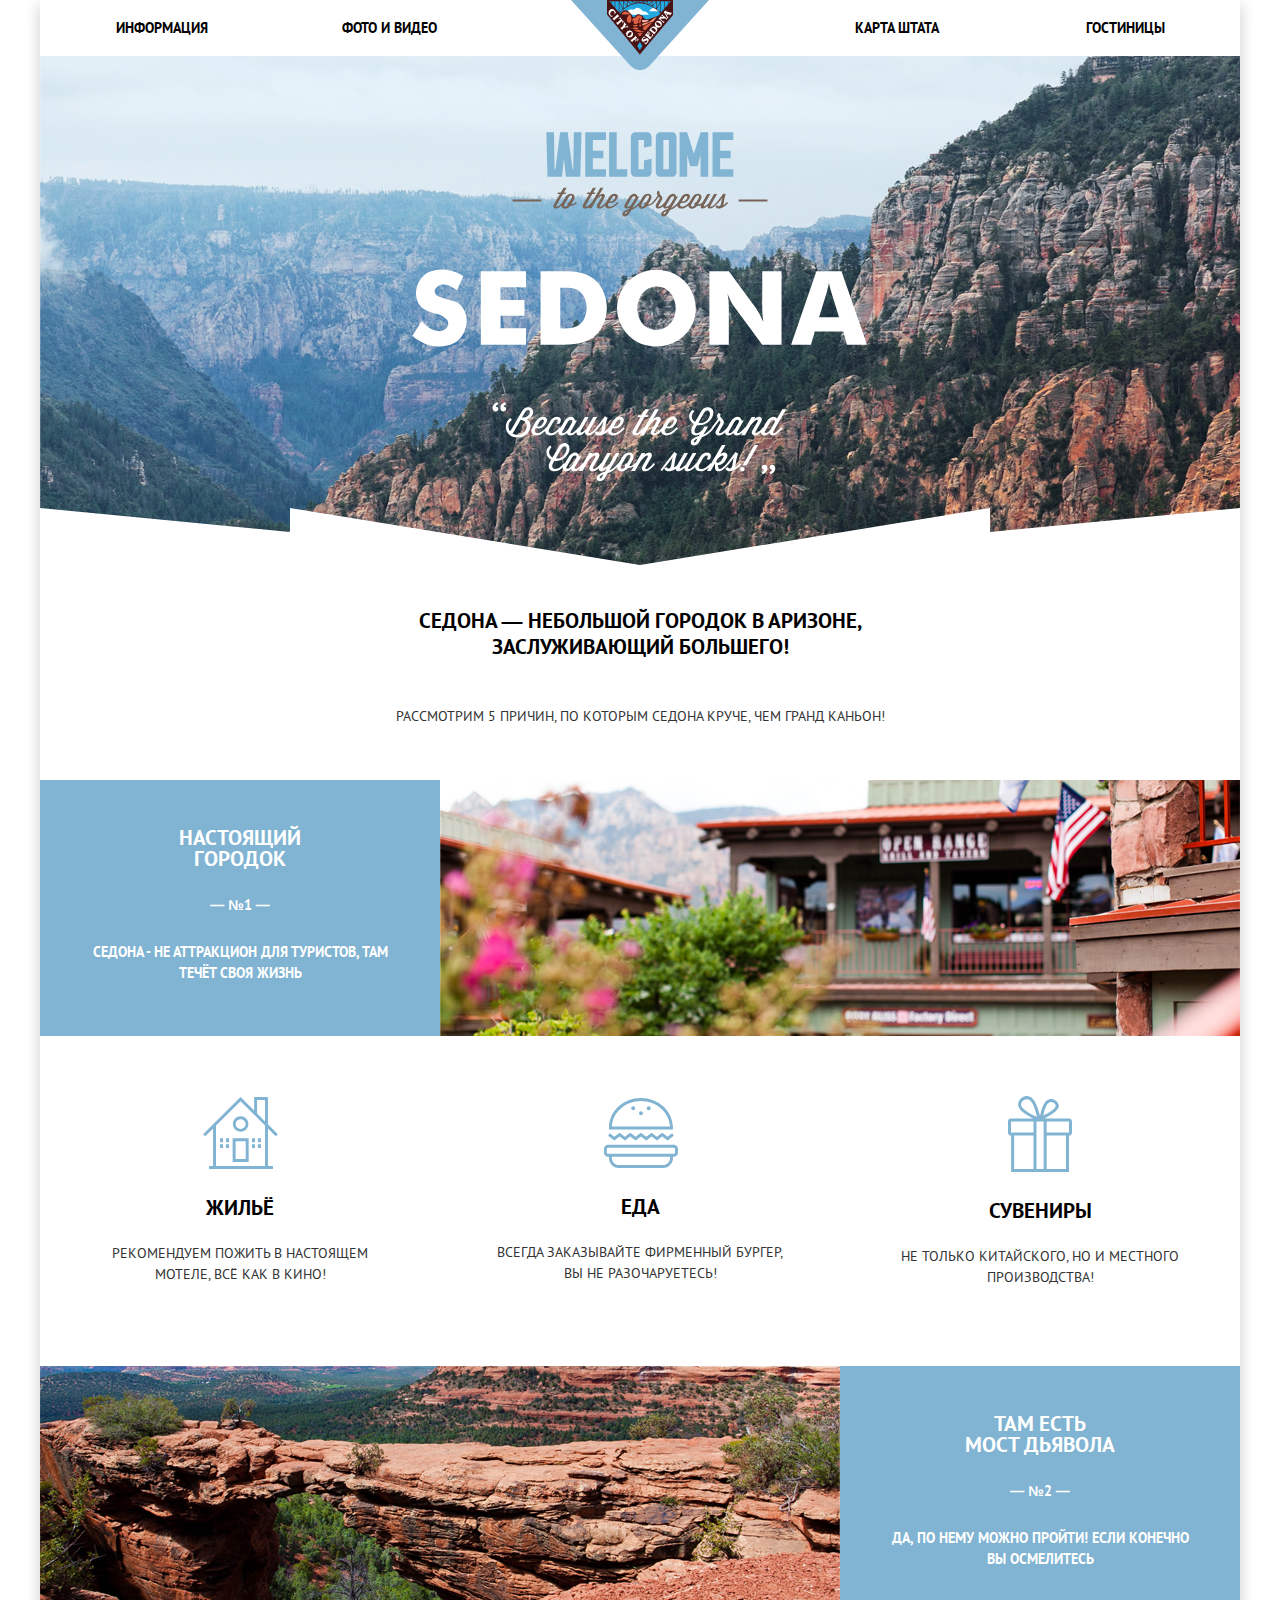
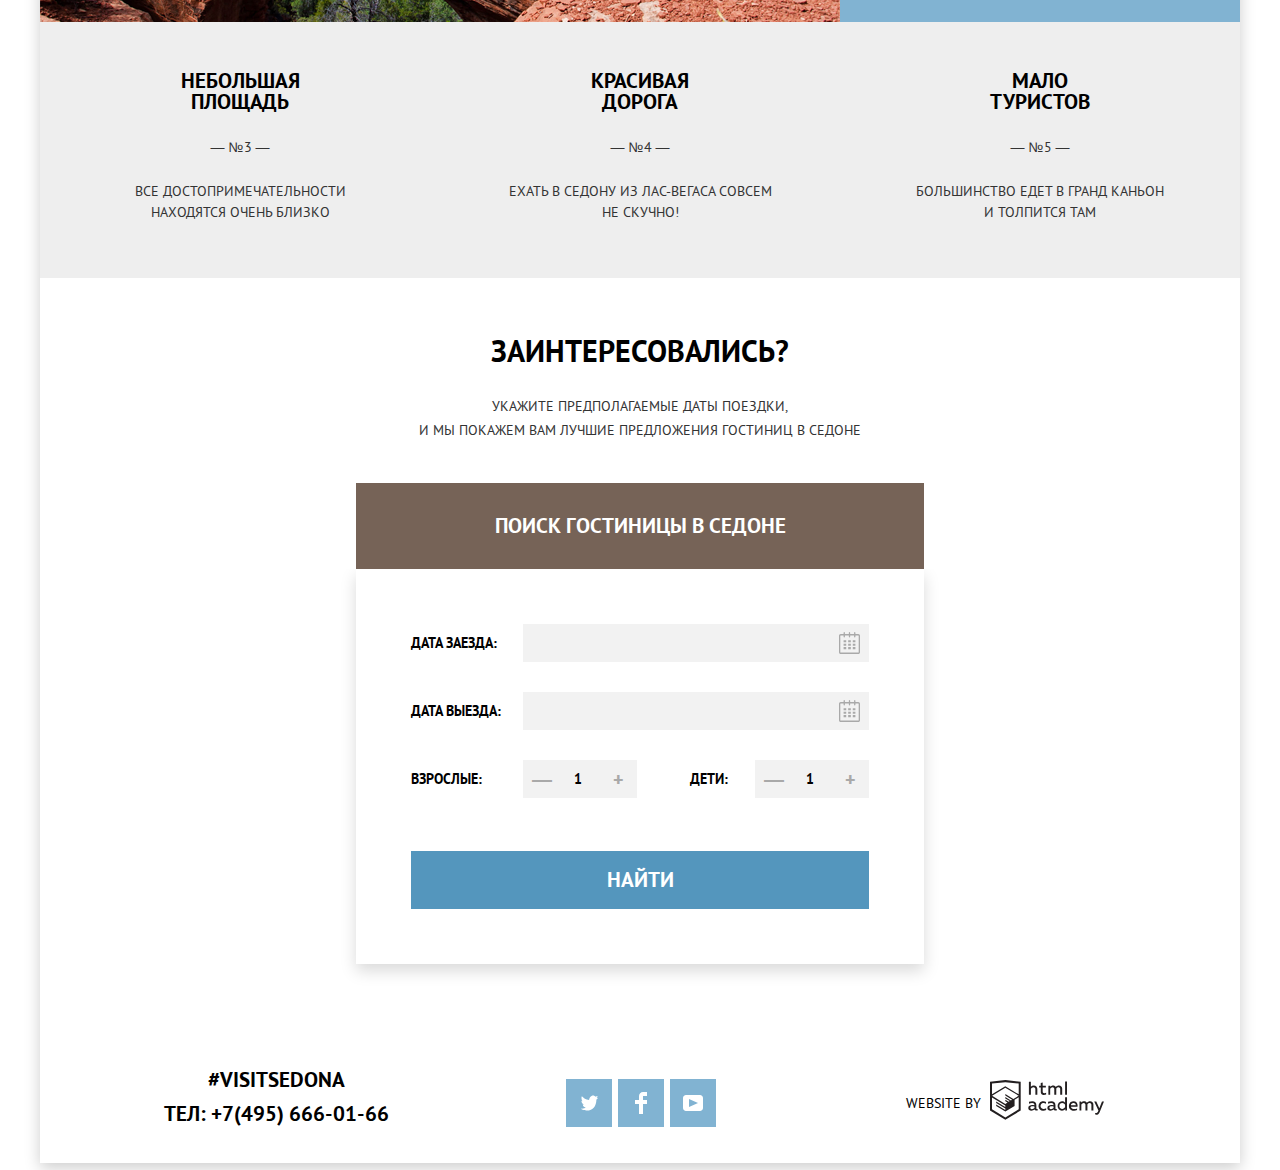
==== commit ff197eda: "Завершаем вёрстку внутренней страницы" ====
--- a/index.html
+++ b/index.html
@@ -99,53 +99,51 @@
         <p class="forms_title">Заинтересовались?</p>
         <p class="forms_description">Укажите предполагаемые даты поездки,<br> и мы покажем вам лучшие предложения гостиниц в седоне</p>
         <button class="forms_button" type="button">Поиск гостиницы в седоне</button>
+      </section>
 
-        <section class="modal_hotel">
-          <form class="form_hotel" action="https://echo.htmlacademy.ru/" method="GET">
-            <div class="form_wrapper">
-              <label class="label_date" for="date-input">Дата заезда:</label>
-              <div class="date_calendar_wrapper">
-                <input class="date_input" type="text" name="date-input" id="date-input">
-                <svg class="icon_calendar" width="21" height="23" viewBox="0 0 21 23" fill="none" xmlns="http://www.w3.org/2000/svg">
-                  <path fill-rule="evenodd" clip-rule="evenodd" d="M16.406 3.02498H19.251C20.217 3.02498 21 3.84698 21 4.86198V21.164C21 22.179 20.217 23 19.251 23H1.75C0.784 23 0 22.179 0 21.164V4.86198C0 3.84698 0.784 3.02498 1.75 3.02498H4.593V1.64798C4.593 1.26698 4.887 0.958984 5.25 0.958984C5.612 0.958984 5.906 1.26698 5.906 1.64798V3.02498H9.844V1.64798C9.844 1.26698 10.138 0.958984 10.501 0.958984C10.862 0.958984 11.156 1.26698 11.156 1.64798V3.02498H15.094V1.64798C15.094 1.26698 15.387 0.958984 15.75 0.958984C16.112 0.958984 16.406 1.26698 16.406 1.64798V3.02498ZM19.5646 21.484C19.6466 21.3979 19.691 21.2828 19.688 21.164H19.689V4.86198C19.689 4.60898 19.493 4.40298 19.252 4.40298H16.407V5.78098C16.407 6.16198 16.113 6.46998 15.751 6.46998C15.388 6.46998 15.095 6.16198 15.095 5.78098V4.40298H11.157V5.78098C11.157 6.16198 10.863 6.46998 10.502 6.46998C10.139 6.46998 9.845 6.16198 9.845 5.78098V4.40298H5.907V5.78098C5.907 6.16198 5.613 6.46998 5.251 6.46998C4.888 6.46998 4.594 6.16198 4.594 5.78098V4.40298H1.75C1.50263 4.40953 1.30696 4.61458 1.312 4.86198V21.164C1.30696 21.4114 1.50263 21.6164 1.75 21.623H19.251C19.3698 21.6201 19.4826 21.5701 19.5646 21.484Z" fill="#A9A9A9"/>
-                  <path fill-rule="evenodd" clip-rule="evenodd" d="M4.59399 9.22498H7.21899V11.291H4.59399V9.22498ZM4.59399 12.668H7.21899V14.735H4.59399V12.668ZM7.21899 16.112H4.59399V18.178H7.21899V16.112ZM9.18799 16.112H11.813V18.178H9.18799V16.112ZM11.813 12.668H9.18799V14.735H11.813V12.668ZM9.18799 9.22498H11.813V11.291H9.18799V9.22498ZM16.406 16.112H13.781V18.178H16.406V16.112ZM13.781 12.668H16.406V14.735H13.781V12.668ZM16.406 9.22498H13.781V11.291H16.406V9.22498Z" fill="#A9A9A9"/>
-                </svg>
+      <section class="modal_hotel">
+        <form class="form_hotel" action="https://echo.htmlacademy.ru/" method="GET">
+          <div class="form_wrapper">
+            <label class="label_date" for="date-input">Дата заезда:</label>
+            <div class="date_calendar_wrapper">
+              <input class="date_input" type="text" name="date-input" id="date-input">
+              <svg class="icon_calendar" width="21" height="23" viewBox="0 0 21 23" fill="none" xmlns="http://www.w3.org/2000/svg">
+                <path fill-rule="evenodd" clip-rule="evenodd" d="M16.406 3.02498H19.251C20.217 3.02498 21 3.84698 21 4.86198V21.164C21 22.179 20.217 23 19.251 23H1.75C0.784 23 0 22.179 0 21.164V4.86198C0 3.84698 0.784 3.02498 1.75 3.02498H4.593V1.64798C4.593 1.26698 4.887 0.958984 5.25 0.958984C5.612 0.958984 5.906 1.26698 5.906 1.64798V3.02498H9.844V1.64798C9.844 1.26698 10.138 0.958984 10.501 0.958984C10.862 0.958984 11.156 1.26698 11.156 1.64798V3.02498H15.094V1.64798C15.094 1.26698 15.387 0.958984 15.75 0.958984C16.112 0.958984 16.406 1.26698 16.406 1.64798V3.02498ZM19.5646 21.484C19.6466 21.3979 19.691 21.2828 19.688 21.164H19.689V4.86198C19.689 4.60898 19.493 4.40298 19.252 4.40298H16.407V5.78098C16.407 6.16198 16.113 6.46998 15.751 6.46998C15.388 6.46998 15.095 6.16198 15.095 5.78098V4.40298H11.157V5.78098C11.157 6.16198 10.863 6.46998 10.502 6.46998C10.139 6.46998 9.845 6.16198 9.845 5.78098V4.40298H5.907V5.78098C5.907 6.16198 5.613 6.46998 5.251 6.46998C4.888 6.46998 4.594 6.16198 4.594 5.78098V4.40298H1.75C1.50263 4.40953 1.30696 4.61458 1.312 4.86198V21.164C1.30696 21.4114 1.50263 21.6164 1.75 21.623H19.251C19.3698 21.6201 19.4826 21.5701 19.5646 21.484Z" fill="#A9A9A9"/>
+                <path fill-rule="evenodd" clip-rule="evenodd" d="M4.59399 9.22498H7.21899V11.291H4.59399V9.22498ZM4.59399 12.668H7.21899V14.735H4.59399V12.668ZM7.21899 16.112H4.59399V18.178H7.21899V16.112ZM9.18799 16.112H11.813V18.178H9.18799V16.112ZM11.813 12.668H9.18799V14.735H11.813V12.668ZM9.18799 9.22498H11.813V11.291H9.18799V9.22498ZM16.406 16.112H13.781V18.178H16.406V16.112ZM13.781 12.668H16.406V14.735H13.781V12.668ZM16.406 9.22498H13.781V11.291H16.406V9.22498Z" fill="#A9A9A9"/>
+              </svg>
+            </div>
+          </div>
+          <div class="form_wrapper">
+            <label class="label_date" for="date-output">Дата выезда:</label>
+            <div class="date_calendar_wrapper">
+              <input class="date_input" type="text" name="date-output" id="date-output">
+              <svg class="icon_calendar" width="21" height="23" viewBox="0 0 21 23" fill="none" xmlns="http://www.w3.org/2000/svg">
+                <path fill-rule="evenodd" clip-rule="evenodd" d="M16.406 3.02498H19.251C20.217 3.02498 21 3.84698 21 4.86198V21.164C21 22.179 20.217 23 19.251 23H1.75C0.784 23 0 22.179 0 21.164V4.86198C0 3.84698 0.784 3.02498 1.75 3.02498H4.593V1.64798C4.593 1.26698 4.887 0.958984 5.25 0.958984C5.612 0.958984 5.906 1.26698 5.906 1.64798V3.02498H9.844V1.64798C9.844 1.26698 10.138 0.958984 10.501 0.958984C10.862 0.958984 11.156 1.26698 11.156 1.64798V3.02498H15.094V1.64798C15.094 1.26698 15.387 0.958984 15.75 0.958984C16.112 0.958984 16.406 1.26698 16.406 1.64798V3.02498ZM19.5646 21.484C19.6466 21.3979 19.691 21.2828 19.688 21.164H19.689V4.86198C19.689 4.60898 19.493 4.40298 19.252 4.40298H16.407V5.78098C16.407 6.16198 16.113 6.46998 15.751 6.46998C15.388 6.46998 15.095 6.16198 15.095 5.78098V4.40298H11.157V5.78098C11.157 6.16198 10.863 6.46998 10.502 6.46998C10.139 6.46998 9.845 6.16198 9.845 5.78098V4.40298H5.907V5.78098C5.907 6.16198 5.613 6.46998 5.251 6.46998C4.888 6.46998 4.594 6.16198 4.594 5.78098V4.40298H1.75C1.50263 4.40953 1.30696 4.61458 1.312 4.86198V21.164C1.30696 21.4114 1.50263 21.6164 1.75 21.623H19.251C19.3698 21.6201 19.4826 21.5701 19.5646 21.484Z" fill="#A9A9A9"/>
+                <path fill-rule="evenodd" clip-rule="evenodd" d="M4.59399 9.22498H7.21899V11.291H4.59399V9.22498ZM4.59399 12.668H7.21899V14.735H4.59399V12.668ZM7.21899 16.112H4.59399V18.178H7.21899V16.112ZM9.18799 16.112H11.813V18.178H9.18799V16.112ZM11.813 12.668H9.18799V14.735H11.813V12.668ZM9.18799 9.22498H11.813V11.291H9.18799V9.22498ZM16.406 16.112H13.781V18.178H16.406V16.112ZM13.781 12.668H16.406V14.735H13.781V12.668ZM16.406 9.22498H13.781V11.291H16.406V9.22498Z" fill="#A9A9A9"/>
+              </svg>
+            </div>
+          </div>
+          <div class="form_wrapper adults_wrapper">
+            <div class="adults_inputs">
+              <label class="label_adults" for="adults">Взрослые:</label>
+              <div class="input_group input_group_adult">
+                <input class="button_minus" type="button" value="—" data-field="quantity">
+                <input class="quantity_field" type="number" id="adults" step="1" min="1" value="1" name="quantity">
+                <input class="button_plus" type="button" value="+" data-field="quantity">
               </div>
             </div>
-            <div class="form_wrapper">
-              <label class="label_date" for="date-output">Дата выезда:</label>
-              <div class="date_calendar_wrapper">
-                <input class="date_input" type="text" name="date-output" id="date-output">
-                <svg class="icon_calendar" width="21" height="23" viewBox="0 0 21 23" fill="none" xmlns="http://www.w3.org/2000/svg">
-                  <path fill-rule="evenodd" clip-rule="evenodd" d="M16.406 3.02498H19.251C20.217 3.02498 21 3.84698 21 4.86198V21.164C21 22.179 20.217 23 19.251 23H1.75C0.784 23 0 22.179 0 21.164V4.86198C0 3.84698 0.784 3.02498 1.75 3.02498H4.593V1.64798C4.593 1.26698 4.887 0.958984 5.25 0.958984C5.612 0.958984 5.906 1.26698 5.906 1.64798V3.02498H9.844V1.64798C9.844 1.26698 10.138 0.958984 10.501 0.958984C10.862 0.958984 11.156 1.26698 11.156 1.64798V3.02498H15.094V1.64798C15.094 1.26698 15.387 0.958984 15.75 0.958984C16.112 0.958984 16.406 1.26698 16.406 1.64798V3.02498ZM19.5646 21.484C19.6466 21.3979 19.691 21.2828 19.688 21.164H19.689V4.86198C19.689 4.60898 19.493 4.40298 19.252 4.40298H16.407V5.78098C16.407 6.16198 16.113 6.46998 15.751 6.46998C15.388 6.46998 15.095 6.16198 15.095 5.78098V4.40298H11.157V5.78098C11.157 6.16198 10.863 6.46998 10.502 6.46998C10.139 6.46998 9.845 6.16198 9.845 5.78098V4.40298H5.907V5.78098C5.907 6.16198 5.613 6.46998 5.251 6.46998C4.888 6.46998 4.594 6.16198 4.594 5.78098V4.40298H1.75C1.50263 4.40953 1.30696 4.61458 1.312 4.86198V21.164C1.30696 21.4114 1.50263 21.6164 1.75 21.623H19.251C19.3698 21.6201 19.4826 21.5701 19.5646 21.484Z" fill="#A9A9A9"/>
-                  <path fill-rule="evenodd" clip-rule="evenodd" d="M4.59399 9.22498H7.21899V11.291H4.59399V9.22498ZM4.59399 12.668H7.21899V14.735H4.59399V12.668ZM7.21899 16.112H4.59399V18.178H7.21899V16.112ZM9.18799 16.112H11.813V18.178H9.18799V16.112ZM11.813 12.668H9.18799V14.735H11.813V12.668ZM9.18799 9.22498H11.813V11.291H9.18799V9.22498ZM16.406 16.112H13.781V18.178H16.406V16.112ZM13.781 12.668H16.406V14.735H13.781V12.668ZM16.406 9.22498H13.781V11.291H16.406V9.22498Z" fill="#A9A9A9"/>
-                </svg>
+            <div class="adults_inputs">
+              <label class="label_children" for="children">Дети:</label>
+              <div class="input_group input_group_children">
+                <input class="button_minus" type="button" value="—" data-field="quantity">
+                <input class="quantity_field" type="number" id="children" step="1" min="1" value="1" name="quantity">
+                <input class="button_plus" type="button" value="+" data-field="quantity">
               </div>
             </div>
-            <div class="form_wrapper adults_wrapper">
-              <div class="adults_inputs">
-                <label class="label_adults" for="adults">Взрослые:</label>
-                <div class="input_group input_group_adult">
-                  <input class="button_minus" type="button" value="—" data-field="quantity">
-                  <input class="quantity_field" type="number" step="1" min="1" max="" value="1" name="quantity">
-                  <input class="button_plus" type="button" value="+" data-field="quantity">
-                </div>
-
-              </div>
-              <div class="adults_inputs">
-                <label class="label_children" for="children">Дети:</label>
-                <div class="input_group input_group_children">
-                  <input class="button_minus" type="button" value="—" data-field="quantity">
-                  <input class="quantity_field" type="number" step="1" min="1" max="" value="1" name="quantity">
-                  <input class="button_plus" type="button" value="+" data-field="quantity">
-                </div>
-
-              </div>
-              </div>
-    
-            <button type="submit" value="Найти">Найти</button>
-          </form>
-        </section>
+          </div>
+  
+          <button type="submit" value="Найти">Найти</button>
+        </form>
       </section>
 
       <section class="maps">
--- a/css/style.css
+++ b/css/style.css
@@ -265,6 +265,8 @@
 .advantages_gray_fone {
     background-color: var(--backgound-gray);
     min-height: 256px;
+    z-index: 5;
+    position: relative;
 }
 .advantages_gray {
     display: grid;
@@ -300,6 +302,7 @@
 .forms_block {
     position: relative;
     background-color: var(--basic-white);
+    z-index: 5;
 }
 .forms_title {
     font-weight: 700;
@@ -355,7 +358,7 @@
     position: absolute;
     left: 50%;
     transform: translate(-50%, 0);
-    /* z-index: -2; */
+    z-index: 1;
 }
 .form_hotel {
     display: flex;
@@ -660,6 +663,7 @@
     padding: 0;
     list-style: none;
     margin-bottom: 22px;
+    position: relative;  
 }
 .filter_label {
     font-weight: 400;
@@ -667,15 +671,20 @@
     line-height: 21px;
     color: var(--basic-white);
     margin-left: 40px;
+    cursor: pointer;
+}
+.filter_label img{
+    position: absolute;
+    left: 0;
 }
 .custom_checkbox + label {
-    position: relative;
-    display: inline-flex;
-    /* align-items: center; */
+    /* position: relative; */
+    /* display: inline-flex; */
+    align-items: center;
     user-select: none;
-    cursor: pointer;
-}
-.custom_checkbox + label::before {
+    cursor: pointer;  
+}
+/* .custom_checkbox + label::before {
     content: "";
     position: absolute;
     top: 0;
@@ -693,8 +702,20 @@
     position: absolute;
     width: 100%;
     height: 100%;
-    top: 1px;
-    left: -37px;
+    top: 0px;
+    left: -41px;
+} */
+.custom_checkbox ~ .checkbox-off{
+    display: inline;
+} 
+.custom_checkbox ~ .checkbox-on{
+    display: none;
+}
+.custom_checkbox:checked ~ .checkbox-off{
+    display: none;
+}
+.custom_checkbox:checked ~ .checkbox-on{
+    display: inline;
 }
 .btn_show {
     width: 137px;
@@ -709,6 +730,7 @@
     text-transform: uppercase;
     background: transparent;
     cursor: pointer;
+    outline: none;
     margin-left: auto;
     margin-right: auto;
 }
@@ -722,27 +744,27 @@
     box-sizing: border-box;
     border-radius: 2px;
 }
-.price-controls {
+.price_controls {
     display: flex;
     margin-bottom: 11px;
 }
-.range-controls {
+.range_controls {
     position: relative;
     height: 21px;
     padding-top: 9px;
     margin-bottom: 14px;
-  }
-  .range-controls .scale {
+}
+.range_controls .scale {
     height: 2px;
     background: rgba(255, 255, 255, 0.3);;
     mix-blend-mode: normal;
-  }
-  .range-controls .bar {
+}
+.range_controls .bar {
     width: 80%;
     height: 2px;
     background: var(--basic-white);
-  }
-  .range-controls .toggle {
+}
+.range_controls .toggle {
     position: absolute;
     top: 0;
     left: 0;
@@ -754,19 +776,23 @@
     border-radius: 50%;
     box-shadow: 0 2px 1px 0 var(--input-range);
     cursor: pointer;
-  }
-  .range-controls .toggle-min {
+    outline: none;
+}
+.range_controls .toggle:hover {
+    transform: scale(1.2);
+}
+.range_controls .toggle_min {
     left: 0;
-  }
-  
-  .range-controls .toggle-max {
+}
+.range_controls .toggle_max {
     left: 80%;
-  }
-  .price-controls {
+}
+.price_controls {
     display: flex;
     justify-content: space-between;
-  }
-  .price-controls label {
+    border: 2px solid var(--basic-white);
+}
+.price_controls label {
     text-transform: uppercase;
     font-family: 'PT Sans', Arial, sans-serif;
     font-size: 14px;
@@ -774,20 +800,34 @@
     color: var(--basic-white);
     cursor: pointer;
     user-select: none;
-  }
-  .price-controls input {
+    height: 32px;
+}
+.price_controls input {
     font-family: inherit;
     font-size: inherit;
     color: inherit;
     background-color: transparent;
-    border: 2px solid var(--basic-white) ;
     outline: none;
     text-align: center;
-    width: 60px;
-    padding: 8px;
-    margin-left: 10px;
-  }
-
+    width: 139px;
+    margin-left: 12px;
+    margin-top: 6px;
+}
+.min_price_input {
+    border: 1px solid transparent;
+    border-right: 2px solid var(--basic-white);
+}
+.max_price_input {
+    border: none;
+}
+
+.price_controls input::placeholder {
+    color: var(--basic-white);
+    font-weight: normal;
+    font-size: 14px;
+    line-height: 21px;
+    text-transform: uppercase;
+}
 
 /* Сортировка */
 
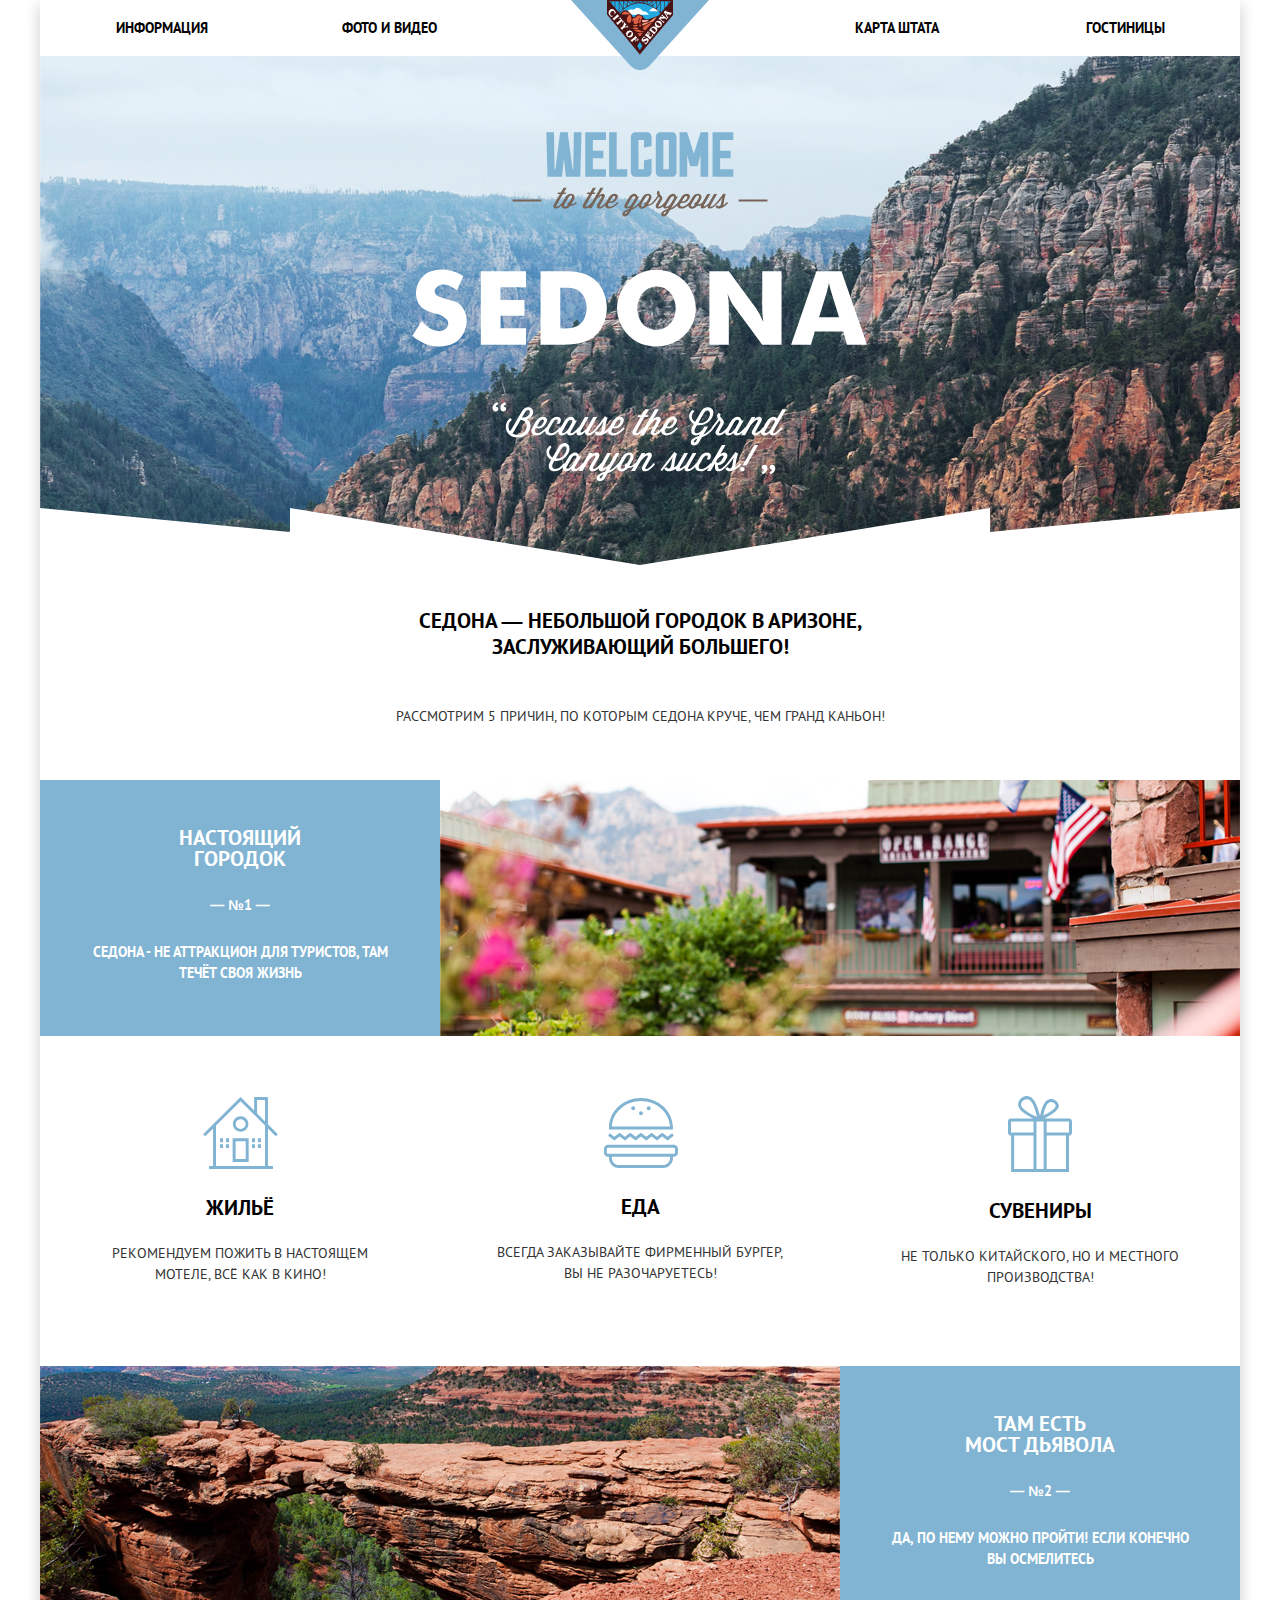
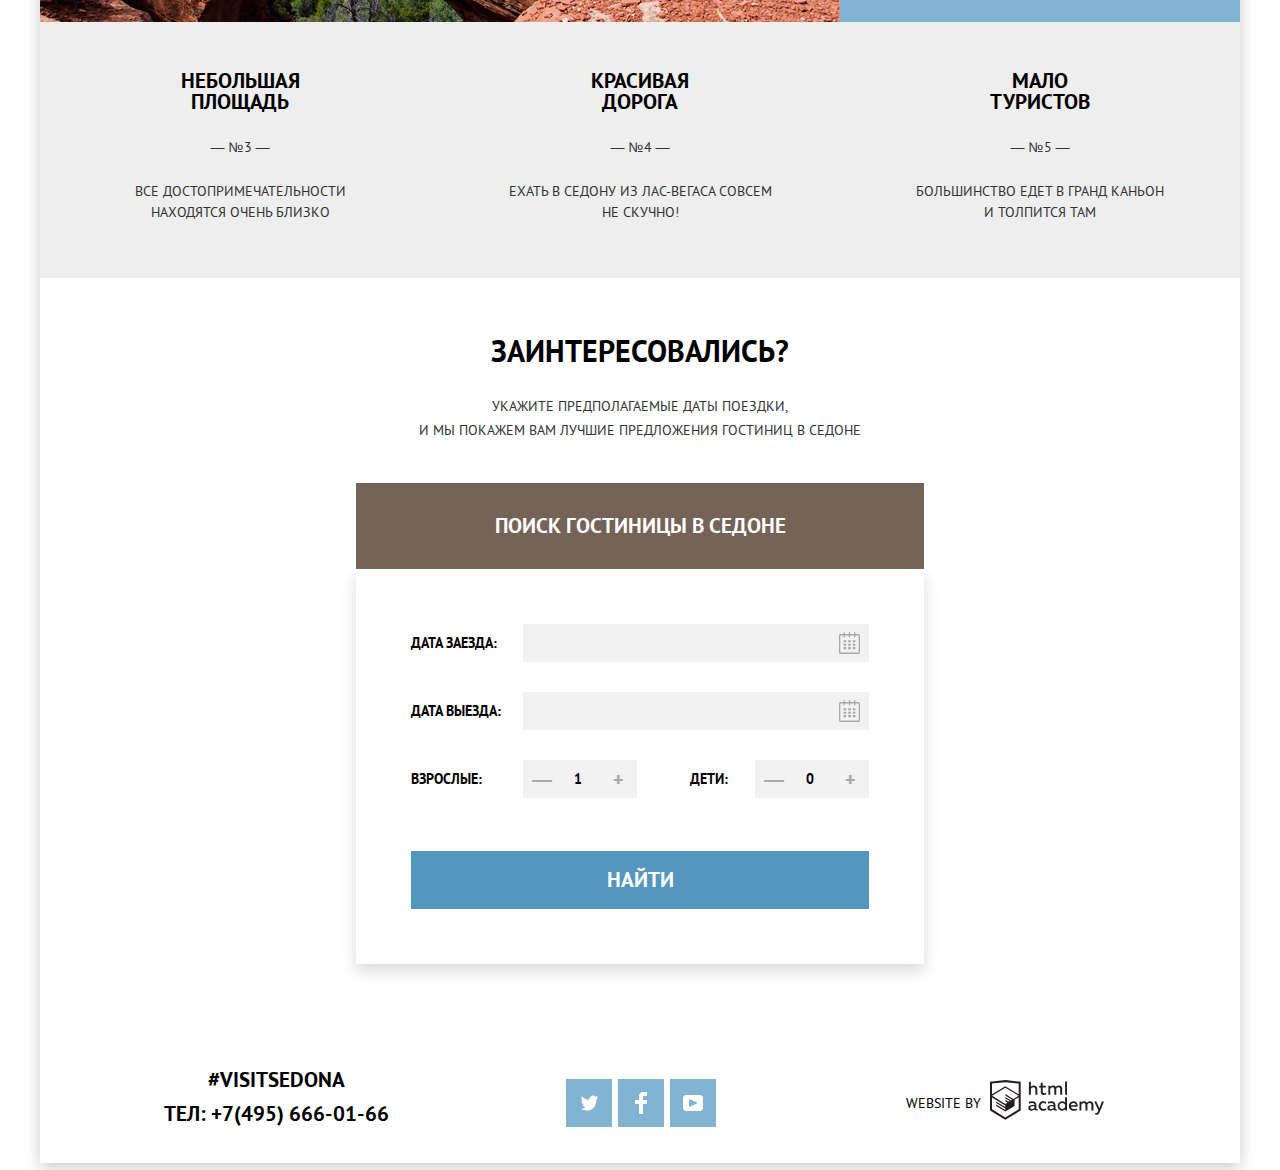
==== commit 27050a3e: "Оживляем интерактивные элементы" ====
--- a/index.html
+++ b/index.html
@@ -38,8 +38,9 @@
       </section>
 
       <section class="cause_photo_first">
+        <h2 class="seo_text">Преимущества</h2>
         <div class="blue_fone">
-          <p class="advantages_title">Настоящий<br> городок</p>
+          <h3 class="advantages_title">Настоящий<br> городок</h3>
           <p class="advantages_description">— №1 —</p>
           <p class="advantages_description">Седона - не аттракцион для туристов, там<br> течёт своя жизнь</p>
         </div>
@@ -67,15 +68,17 @@
       </section>
 
       <section class="cause_photo_second">
+        <h2 class="seo_text">Преимущества</h2>
         <img src="img/image-mount.jpg" width="800" height="256" alt="Фото зданий в штате Седона">
         <div class="blue_fone">
-          <p class="advantages_title">Там есть<br> Мост дьявола</p>
+          <h3 class="advantages_title">Там есть<br> Мост дьявола</h3>
           <p class="advantages_description">— №2 —</p>
           <p class="advantages_description">Да, по нему можно пройти! Если конечно<br> вы осмелитесь</p>
         </div>
       </section>
 
       <section class="advantages_gray_fone">
+        <h2 class="seo_text">Преимущества</h2>
         <ul class="advantages_gray">
           <li>
             <h3 class="advantages_gray_title">небольшая <br>площадь</h3>
@@ -106,8 +109,8 @@
           <div class="form_wrapper">
             <label class="label_date" for="date-input">Дата заезда:</label>
             <div class="date_calendar_wrapper">
-              <input class="date_input" type="text" name="date-input" id="date-input">
-              <svg class="icon_calendar" width="21" height="23" viewBox="0 0 21 23" fill="none" xmlns="http://www.w3.org/2000/svg">
+              <input class="date_input" type="text" name="date-input" id="date-input" required>
+              <svg class="icon_calendar" width="21" height="23" role="img" aria-label="Календарь выбора даты заезда" viewBox="0 0 21 23" fill="none" xmlns="http://www.w3.org/2000/svg">
                 <path fill-rule="evenodd" clip-rule="evenodd" d="M16.406 3.02498H19.251C20.217 3.02498 21 3.84698 21 4.86198V21.164C21 22.179 20.217 23 19.251 23H1.75C0.784 23 0 22.179 0 21.164V4.86198C0 3.84698 0.784 3.02498 1.75 3.02498H4.593V1.64798C4.593 1.26698 4.887 0.958984 5.25 0.958984C5.612 0.958984 5.906 1.26698 5.906 1.64798V3.02498H9.844V1.64798C9.844 1.26698 10.138 0.958984 10.501 0.958984C10.862 0.958984 11.156 1.26698 11.156 1.64798V3.02498H15.094V1.64798C15.094 1.26698 15.387 0.958984 15.75 0.958984C16.112 0.958984 16.406 1.26698 16.406 1.64798V3.02498ZM19.5646 21.484C19.6466 21.3979 19.691 21.2828 19.688 21.164H19.689V4.86198C19.689 4.60898 19.493 4.40298 19.252 4.40298H16.407V5.78098C16.407 6.16198 16.113 6.46998 15.751 6.46998C15.388 6.46998 15.095 6.16198 15.095 5.78098V4.40298H11.157V5.78098C11.157 6.16198 10.863 6.46998 10.502 6.46998C10.139 6.46998 9.845 6.16198 9.845 5.78098V4.40298H5.907V5.78098C5.907 6.16198 5.613 6.46998 5.251 6.46998C4.888 6.46998 4.594 6.16198 4.594 5.78098V4.40298H1.75C1.50263 4.40953 1.30696 4.61458 1.312 4.86198V21.164C1.30696 21.4114 1.50263 21.6164 1.75 21.623H19.251C19.3698 21.6201 19.4826 21.5701 19.5646 21.484Z" fill="#A9A9A9"/>
                 <path fill-rule="evenodd" clip-rule="evenodd" d="M4.59399 9.22498H7.21899V11.291H4.59399V9.22498ZM4.59399 12.668H7.21899V14.735H4.59399V12.668ZM7.21899 16.112H4.59399V18.178H7.21899V16.112ZM9.18799 16.112H11.813V18.178H9.18799V16.112ZM11.813 12.668H9.18799V14.735H11.813V12.668ZM9.18799 9.22498H11.813V11.291H9.18799V9.22498ZM16.406 16.112H13.781V18.178H16.406V16.112ZM13.781 12.668H16.406V14.735H13.781V12.668ZM16.406 9.22498H13.781V11.291H16.406V9.22498Z" fill="#A9A9A9"/>
               </svg>
@@ -116,8 +119,8 @@
           <div class="form_wrapper">
             <label class="label_date" for="date-output">Дата выезда:</label>
             <div class="date_calendar_wrapper">
-              <input class="date_input" type="text" name="date-output" id="date-output">
-              <svg class="icon_calendar" width="21" height="23" viewBox="0 0 21 23" fill="none" xmlns="http://www.w3.org/2000/svg">
+              <input class="date_input" type="text" name="date-output" id="date-output" required>
+              <svg class="icon_calendar" width="21" height="23" role="img" aria-label="Календарь выбора даты выезда" viewBox="0 0 21 23" fill="none" xmlns="http://www.w3.org/2000/svg">
                 <path fill-rule="evenodd" clip-rule="evenodd" d="M16.406 3.02498H19.251C20.217 3.02498 21 3.84698 21 4.86198V21.164C21 22.179 20.217 23 19.251 23H1.75C0.784 23 0 22.179 0 21.164V4.86198C0 3.84698 0.784 3.02498 1.75 3.02498H4.593V1.64798C4.593 1.26698 4.887 0.958984 5.25 0.958984C5.612 0.958984 5.906 1.26698 5.906 1.64798V3.02498H9.844V1.64798C9.844 1.26698 10.138 0.958984 10.501 0.958984C10.862 0.958984 11.156 1.26698 11.156 1.64798V3.02498H15.094V1.64798C15.094 1.26698 15.387 0.958984 15.75 0.958984C16.112 0.958984 16.406 1.26698 16.406 1.64798V3.02498ZM19.5646 21.484C19.6466 21.3979 19.691 21.2828 19.688 21.164H19.689V4.86198C19.689 4.60898 19.493 4.40298 19.252 4.40298H16.407V5.78098C16.407 6.16198 16.113 6.46998 15.751 6.46998C15.388 6.46998 15.095 6.16198 15.095 5.78098V4.40298H11.157V5.78098C11.157 6.16198 10.863 6.46998 10.502 6.46998C10.139 6.46998 9.845 6.16198 9.845 5.78098V4.40298H5.907V5.78098C5.907 6.16198 5.613 6.46998 5.251 6.46998C4.888 6.46998 4.594 6.16198 4.594 5.78098V4.40298H1.75C1.50263 4.40953 1.30696 4.61458 1.312 4.86198V21.164C1.30696 21.4114 1.50263 21.6164 1.75 21.623H19.251C19.3698 21.6201 19.4826 21.5701 19.5646 21.484Z" fill="#A9A9A9"/>
                 <path fill-rule="evenodd" clip-rule="evenodd" d="M4.59399 9.22498H7.21899V11.291H4.59399V9.22498ZM4.59399 12.668H7.21899V14.735H4.59399V12.668ZM7.21899 16.112H4.59399V18.178H7.21899V16.112ZM9.18799 16.112H11.813V18.178H9.18799V16.112ZM11.813 12.668H9.18799V14.735H11.813V12.668ZM9.18799 9.22498H11.813V11.291H9.18799V9.22498ZM16.406 16.112H13.781V18.178H16.406V16.112ZM13.781 12.668H16.406V14.735H13.781V12.668ZM16.406 9.22498H13.781V11.291H16.406V9.22498Z" fill="#A9A9A9"/>
               </svg>
@@ -127,27 +130,27 @@
             <div class="adults_inputs">
               <label class="label_adults" for="adults">Взрослые:</label>
               <div class="input_group input_group_adult">
-                <input class="button_minus" type="button" value="—" data-field="quantity">
-                <input class="quantity_field" type="number" id="adults" step="1" min="1" value="1" name="quantity">
-                <input class="button_plus" type="button" value="+" data-field="quantity">
+                <input class="button_minus" type="button" value="—" data-field="quantity" aria-label="Минус количества взрослых">
+                <input class="quantity_field" type="number" id="adults" step="1" min="1" value="1" name="quantity" required>
+                <input class="button_plus" type="button" value="+" data-field="quantity" aria-label="Плюс количества взрослых">
               </div>
             </div>
             <div class="adults_inputs">
               <label class="label_children" for="children">Дети:</label>
               <div class="input_group input_group_children">
-                <input class="button_minus" type="button" value="—" data-field="quantity">
-                <input class="quantity_field" type="number" id="children" step="1" min="1" value="1" name="quantity">
-                <input class="button_plus" type="button" value="+" data-field="quantity">
+                <input class="button_minus" type="button" value="—" data-field="quantity" aria-label="Минус количества детей">
+                <input class="quantity_field" type="number" id="children" step="1" min="0" value="0" name="quantity">
+                <input class="button_plus" type="button" value="+" data-field="quantity" aria-label="Минус количества детей">
               </div>
             </div>
           </div>
   
-          <button type="submit" value="Найти">Найти</button>
+          <button type="submit" value="Найти" aria-label="Найти свободные гостиницы в Седона на указанные даты">Найти</button>
         </form>
       </section>
 
       <section class="maps">
-          <iframe src="https://www.google.com/maps/embed?pb=!1m14!1m12!1m3!1d18314.070733928525!2d82.90505934999999!3d54.98609559999999!2m3!1f0!2f0!3f0!3m2!1i1024!2i768!4f13.1!5e0!3m2!1sru!2sru!4v1600671747834!5m2!1sru!2sru" width="1200" height="594" frameborder="0" style="border:0;" allowfullscreen="" aria-hidden="false" tabindex="0"></iframe>
+          <iframe src="https://www.google.com/maps/embed?pb=!1m14!1m12!1m3!1d18314.070733928525!2d82.90505934999999!3d54.98609559999999!2m3!1f0!2f0!3f0!3m2!1i1024!2i768!4f13.1!5e0!3m2!1sru!2sru!4v1600671747834!5m2!1sru!2sru"  frameborder="0" style="border:0;" allowfullscreen="" aria-hidden="false" tabindex="0"></iframe>
       </section>
 
     </main>
@@ -194,5 +197,6 @@
         </a>
       </section>
     </footer>
+    <script src="js/popup.js"></script>
   </body>
 </html>
--- a/css/style.css
+++ b/css/style.css
@@ -59,7 +59,7 @@
     font-weight: 400;
     color: var(--basic-black);
     text-transform: uppercase;
-    background: #F2F2F2;
+    background: var(--input-gray);
     display: grid;
     grid-template-rows: min-content 1fr min-content;
 }
@@ -73,7 +73,7 @@
 .container {
     max-width: 1200px;
     margin: 0 auto;
-    background: #FFFFFF;
+    background: var(--basic-white);
     box-shadow: 0px 5px 15px rgba(0, 1, 1, 0.2);
     position: relative;
     min-height: 100%;
@@ -337,7 +337,7 @@
     height: 86px;
     display: block;
     margin: 0 auto;
-    outline: none;
+    /* outline: none; */
 
 
 }
@@ -359,24 +359,33 @@
     left: 50%;
     transform: translate(-50%, 0);
     z-index: 1;
+    transition: all 0.5s ease 0s;
+}
+/* код для анимации появление попапа */
+.modal_hotel_active {
+    pointer-events: none;
+    transform: translate( -50%, -100%);
+    transition: all 0.5s ease 0s;
 }
 .form_hotel {
     display: flex;
     flex-direction: column;
     align-items: center;
-    gap: 30px;
 }
 .form_hotel label {
     font-weight: 700;
     font-size: 14px;
     line-height: 26px;
     color: var(--basic-black);
+}
+.form_wrapper {
+    margin-bottom: 30px;
 }
 .form_wrapper:first-of-type {
     margin-top: 55px;
 }
 .form_wrapper:last-of-type {
-    margin-bottom: 23px;
+    margin-bottom: 53px;
 }
 .form_wrapper {
     display: flex;
@@ -408,7 +417,7 @@
     font-weight: 700;
     font-size: 14px;
     line-height: 26px;
-    outline: none;
+    /* outline: none; */
     padding-left: 13px;
     box-sizing: border-box;
     cursor: pointer;
@@ -488,7 +497,7 @@
     background-color: var(--blue);
     border: none;
     cursor: pointer;
-    outline: none;
+    /* outline: none; */
 }
 .form_hotel button:hover {
     background-color: var(--blue-hover);
@@ -496,14 +505,13 @@
 .form_hotel button {
     background-color: var(--blue-active);
 }
-/* код для анимации появление попапа */
-.modal_hotel_active {
-    pointer-events: none;
-    transform: translate( -50%, -100%);
-    transition: all 0.5s ease 0s;
-}
+
 .maps {
     height: 594px;
+}
+.maps iframe{
+    width: 100%;
+    height: 100%;
 }
 
 /* Футер */
@@ -557,10 +565,13 @@
     align-items: center;
     margin: 0;
     padding: 0;
-    gap: 6px;
 }
 .footer_social_icons li{
     list-style: none;
+    margin-right: 6px;
+}
+.footer_social_icons li:last-of-type{
+    margin-right: 0px;
 }
 .coub {
     width: 46px;
@@ -633,6 +644,7 @@
 .range_wrapper {
     width: 317px;
     position: relative;
+    flex-direction: column;
 }
 .filter_items {
     display: flex;
@@ -717,6 +729,11 @@
 .custom_checkbox:checked ~ .checkbox-on{
     display: inline;
 }
+.custom_checkbox:focus ~ .checkbox-off, 
+.custom_checkbox:focus ~ .checkbox-on {
+    outline: auto;
+    outline-color: var(--blue-hover);
+}
 .btn_show {
     width: 137px;
     height: 36px;
@@ -730,7 +747,7 @@
     text-transform: uppercase;
     background: transparent;
     cursor: pointer;
-    outline: none;
+    /* outline: none; */
     margin-left: auto;
     margin-right: auto;
 }
@@ -756,7 +773,7 @@
 }
 .range_controls .scale {
     height: 2px;
-    background: rgba(255, 255, 255, 0.3);;
+    background: rgba(255, 255, 255, 0.3);
     mix-blend-mode: normal;
 }
 .range_controls .bar {
@@ -776,7 +793,7 @@
     border-radius: 50%;
     box-shadow: 0 2px 1px 0 var(--input-range);
     cursor: pointer;
-    outline: none;
+    /* outline: none; */
 }
 .range_controls .toggle:hover {
     transform: scale(1.2);
@@ -807,7 +824,7 @@
     font-size: inherit;
     color: inherit;
     background-color: transparent;
-    outline: none;
+    /* outline: none; */
     text-align: center;
     width: 139px;
     margin-left: 12px;
@@ -856,7 +873,6 @@
   }
 .sort_items {
     display: flex;
-    gap: 34px;
     margin: 0;
     padding: 0;
     margin-bottom: 5px;
@@ -881,10 +897,17 @@
     font-weight: 400;
     font-size: 12px;
     line-height: 18px;
+    margin-right: 34px;
+}
+.sort_item_icons {
+    list-style: none;
+    margin-right: 12px;
+}
+.sort_item_icons:last-child {
+    margin-right: 0px;
 }
 .sort_icons {
     display: flex;
-    gap: 12px;
     margin: 0;
     padding: 0;
     margin-left: auto;
@@ -921,17 +944,19 @@
     font-weight: 700;
     font-size: 21px;
     line-height: 26px;
-    color: var(--basic-black);
-    cursor: pointer;
     margin: 0;
     margin-top: -5px;
     grid-row: 1;
     grid-column: 2 / 4;
 }
-.catalog_title:hover {
+.catalog_title a {
+    color: var(--basic-black);
+    text-decoration: none;
+}
+.catalog_title a:hover {
     color: var(--blue);
 }
-.catalog_title:active {
+.catalog_title a:active {
     color: rgba(0, 0, 0, 0.3);
 }
 .catalog_cost {
@@ -1004,7 +1029,12 @@
     padding: 0;
     grid-row: 1;
     grid-column-start: -1;
-    gap: 4px;
+}
+.catalog_rating li{
+    margin-right: 4px;
+}
+.catalog_rating li:last-of-type{
+    margin-right: 0px;
 }
 .catalog_rating_number {
     background-color: var(--input-gray);
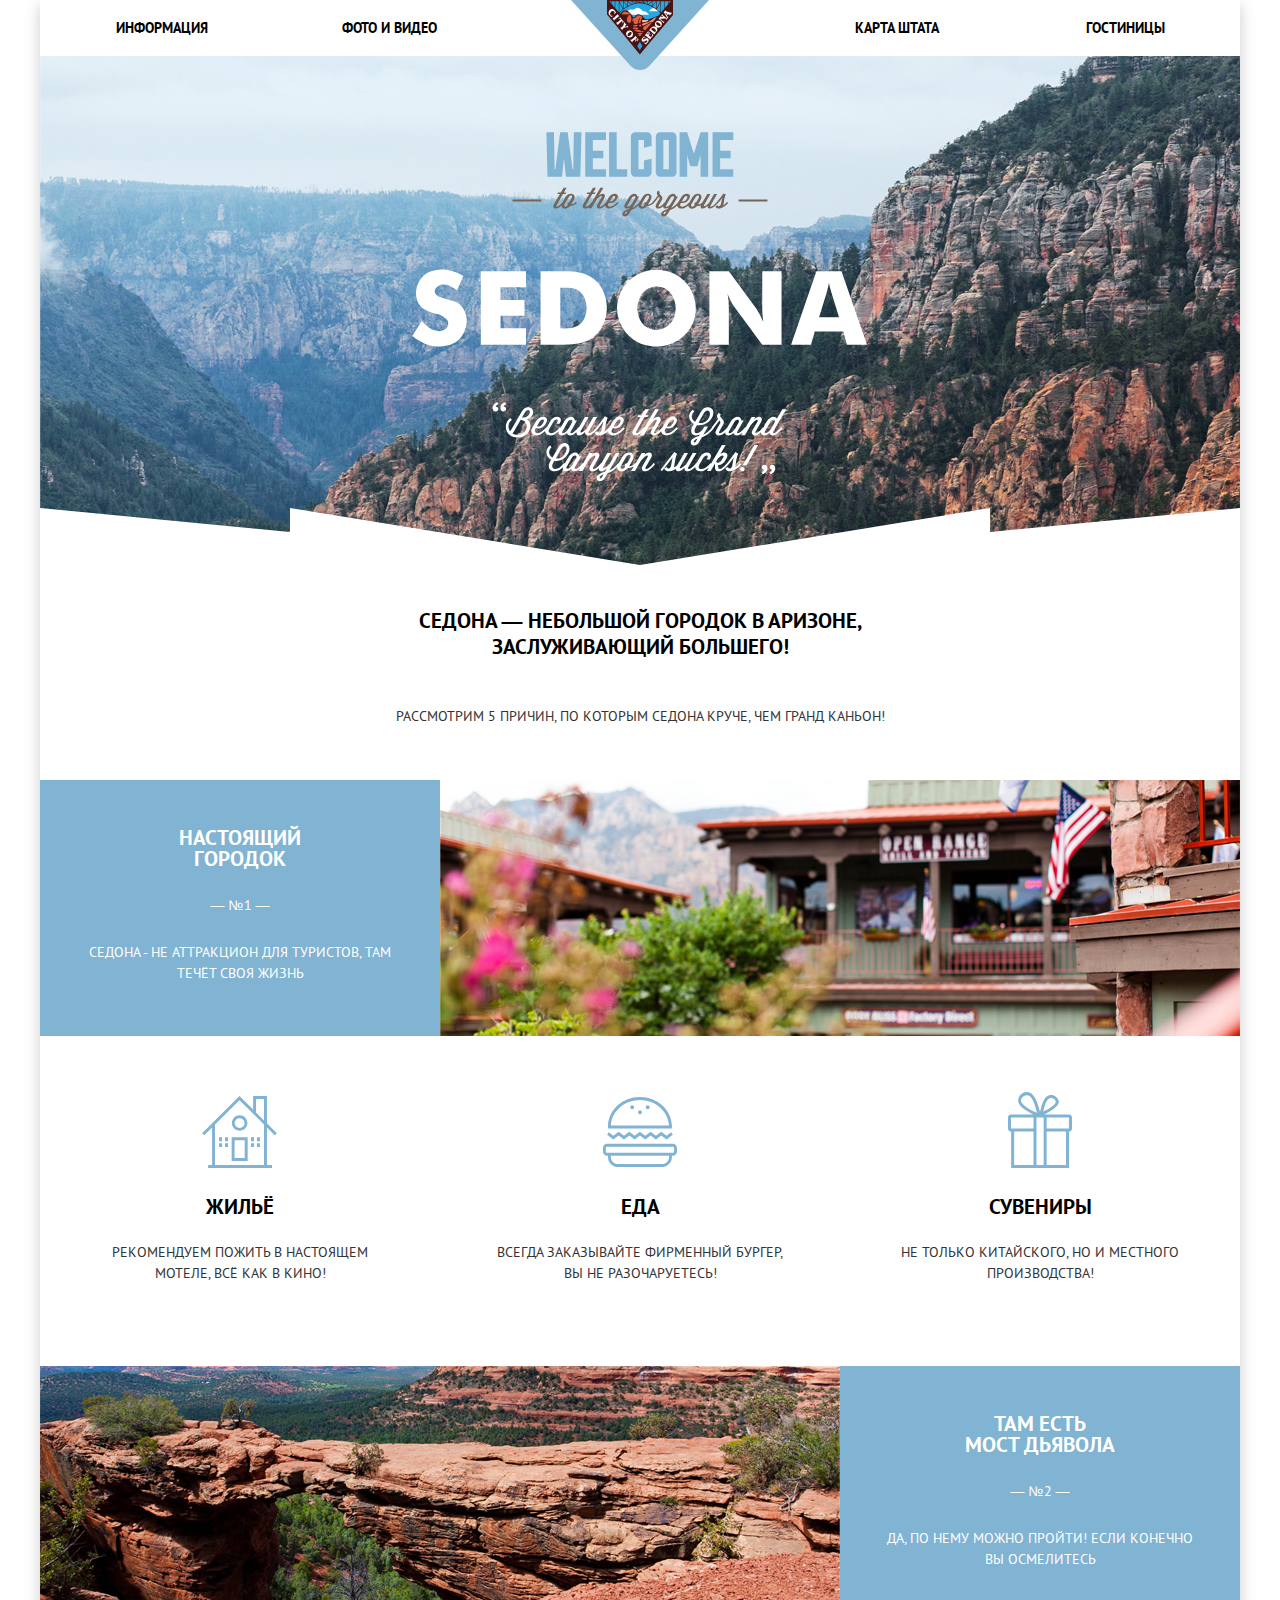
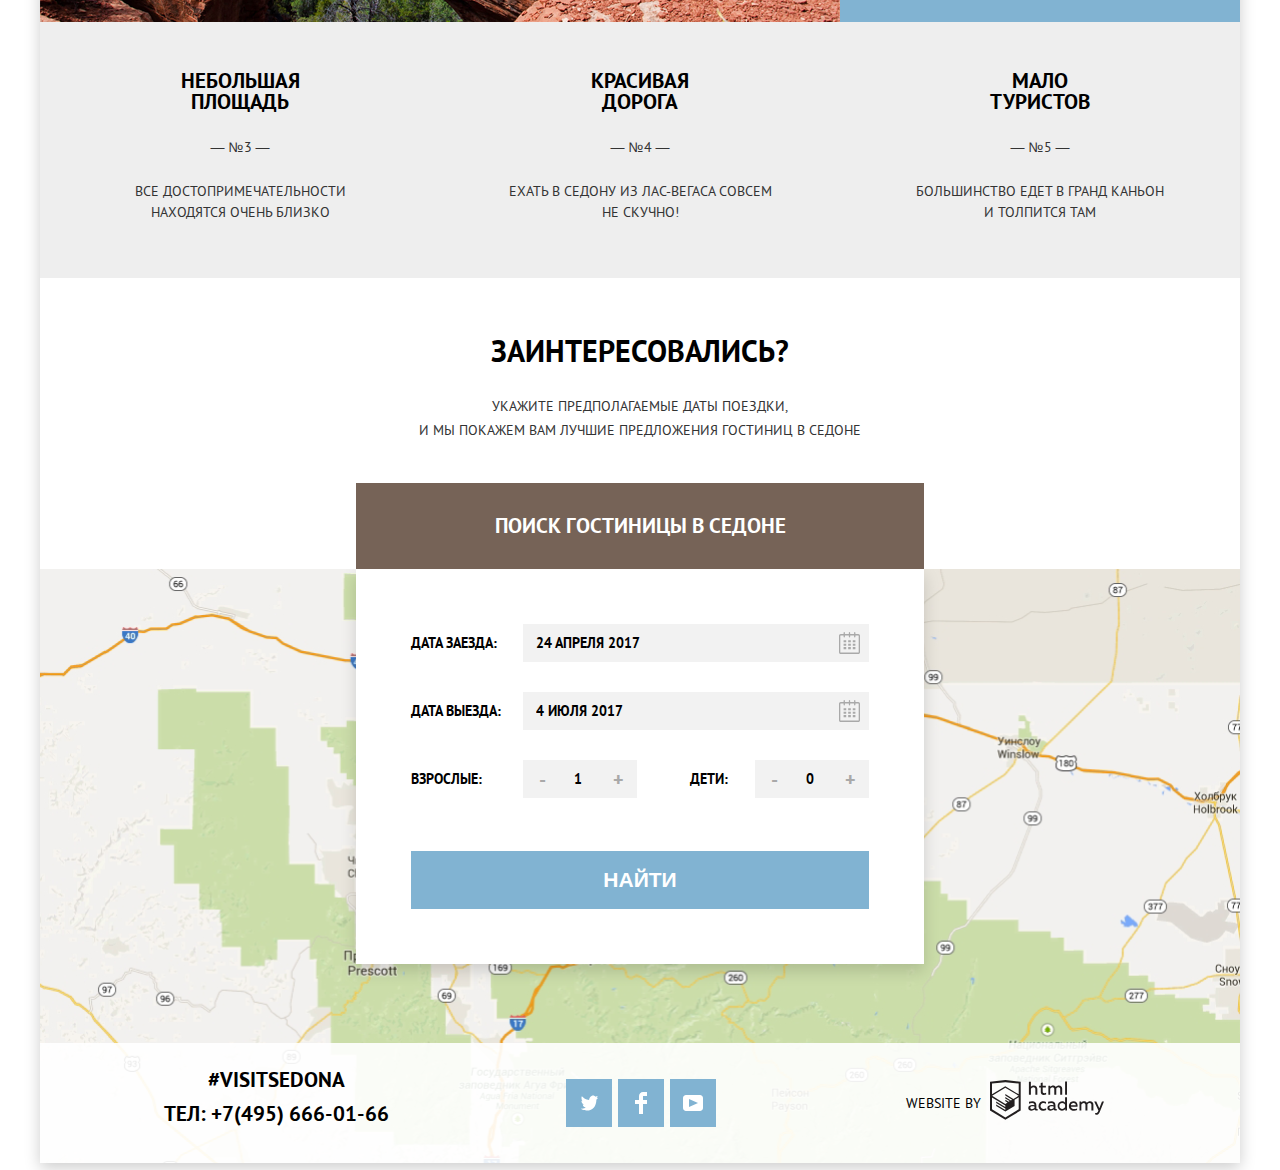
==== commit ed0e31a1: "Правки после первой проверки" ====
--- a/index.html
+++ b/index.html
@@ -3,8 +3,8 @@
   <head>
     <meta charset="utf-8">
     <meta name="viewport" content="width=device-width, initial-scale=1.0">
-    <link rel="stylesheet" href="css/normalize.css">
-    <link rel="stylesheet" href="css/style.css">
+    <link rel="stylesheet" href="css/normalize.min.css">
+    <link rel="stylesheet" href="css/style.min.css">
     <title>HTML Academy: Седона</title>
   </head>
   <body class="container">
@@ -50,18 +50,18 @@
       <section class="advertising_block">
         <ul class="advertising">
           <li>
-            <img class="advent_icon" src="img/icon-1.svg" width="75" height="72" alt="Иконка Дома">
-            <p class="advent_title">Жильё</p>
+            <!-- <img class="advent_icon" src="img/icon-1.svg" width="75" height="72" alt="Иконка Дома"> -->
+            <p class="advent_title home">Жильё</p>
             <p class="advent_description">Рекомендуем пожить в настоящем<br> мотеле, всё как в кино!</p>
           </li>
           <li>
-            <img class="advent_icon" src="img/icon-3.svg" width="75" height="70" alt="Иконка бургера">
-            <p class="advent_title">Еда</p>
+            <!-- <img class="advent_icon" src="img/icon-3.svg" width="75" height="70" alt="Иконка бургера"> -->
+            <p class="advent_title food">Еда</p>
             <p class="advent_description">Всегда заказывайте фирменный бургер,<br> вы не разочаруетесь!</p>
           </li>
           <li>
-            <img class="advent_icon" src="img/icon-2.svg" width="64" height="77" alt="Иконка подарка">
-            <p class="advent_title">Сувениры</p>
+            <!-- <img class="advent_icon" src="img/icon-2.svg" width="64" height="77" alt="Иконка подарка"> -->
+            <p class="advent_title gift">Сувениры</p>
             <p class="advent_description">Не только китайского, но и местного<br> производства!</p>
           </li>
         </ul>
@@ -101,7 +101,8 @@
       <section class="forms_block">
         <p class="forms_title">Заинтересовались?</p>
         <p class="forms_description">Укажите предполагаемые даты поездки,<br> и мы покажем вам лучшие предложения гостиниц в седоне</p>
-        <button class="forms_button" type="button">Поиск гостиницы в седоне</button>
+        <!-- <button class="forms_button" type="button">Поиск гостиницы в седоне</button> -->
+        <a class="forms_button">Поиск гостиницы в седоне</a>
       </section>
 
       <section class="modal_hotel">
@@ -109,7 +110,7 @@
           <div class="form_wrapper">
             <label class="label_date" for="date-input">Дата заезда:</label>
             <div class="date_calendar_wrapper">
-              <input class="date_input" type="text" name="date-input" id="date-input" required>
+              <input class="date_input" type="text" name="date-input" id="date-input" required placeholder="24 апреля 2017">
               <svg class="icon_calendar" width="21" height="23" role="img" aria-label="Календарь выбора даты заезда" viewBox="0 0 21 23" fill="none" xmlns="http://www.w3.org/2000/svg">
                 <path fill-rule="evenodd" clip-rule="evenodd" d="M16.406 3.02498H19.251C20.217 3.02498 21 3.84698 21 4.86198V21.164C21 22.179 20.217 23 19.251 23H1.75C0.784 23 0 22.179 0 21.164V4.86198C0 3.84698 0.784 3.02498 1.75 3.02498H4.593V1.64798C4.593 1.26698 4.887 0.958984 5.25 0.958984C5.612 0.958984 5.906 1.26698 5.906 1.64798V3.02498H9.844V1.64798C9.844 1.26698 10.138 0.958984 10.501 0.958984C10.862 0.958984 11.156 1.26698 11.156 1.64798V3.02498H15.094V1.64798C15.094 1.26698 15.387 0.958984 15.75 0.958984C16.112 0.958984 16.406 1.26698 16.406 1.64798V3.02498ZM19.5646 21.484C19.6466 21.3979 19.691 21.2828 19.688 21.164H19.689V4.86198C19.689 4.60898 19.493 4.40298 19.252 4.40298H16.407V5.78098C16.407 6.16198 16.113 6.46998 15.751 6.46998C15.388 6.46998 15.095 6.16198 15.095 5.78098V4.40298H11.157V5.78098C11.157 6.16198 10.863 6.46998 10.502 6.46998C10.139 6.46998 9.845 6.16198 9.845 5.78098V4.40298H5.907V5.78098C5.907 6.16198 5.613 6.46998 5.251 6.46998C4.888 6.46998 4.594 6.16198 4.594 5.78098V4.40298H1.75C1.50263 4.40953 1.30696 4.61458 1.312 4.86198V21.164C1.30696 21.4114 1.50263 21.6164 1.75 21.623H19.251C19.3698 21.6201 19.4826 21.5701 19.5646 21.484Z" fill="#A9A9A9"/>
                 <path fill-rule="evenodd" clip-rule="evenodd" d="M4.59399 9.22498H7.21899V11.291H4.59399V9.22498ZM4.59399 12.668H7.21899V14.735H4.59399V12.668ZM7.21899 16.112H4.59399V18.178H7.21899V16.112ZM9.18799 16.112H11.813V18.178H9.18799V16.112ZM11.813 12.668H9.18799V14.735H11.813V12.668ZM9.18799 9.22498H11.813V11.291H9.18799V9.22498ZM16.406 16.112H13.781V18.178H16.406V16.112ZM13.781 12.668H16.406V14.735H13.781V12.668ZM16.406 9.22498H13.781V11.291H16.406V9.22498Z" fill="#A9A9A9"/>
@@ -119,7 +120,7 @@
           <div class="form_wrapper">
             <label class="label_date" for="date-output">Дата выезда:</label>
             <div class="date_calendar_wrapper">
-              <input class="date_input" type="text" name="date-output" id="date-output" required>
+              <input class="date_input" type="text" name="date-output" id="date-output" required placeholder="4 июля 2017">
               <svg class="icon_calendar" width="21" height="23" role="img" aria-label="Календарь выбора даты выезда" viewBox="0 0 21 23" fill="none" xmlns="http://www.w3.org/2000/svg">
                 <path fill-rule="evenodd" clip-rule="evenodd" d="M16.406 3.02498H19.251C20.217 3.02498 21 3.84698 21 4.86198V21.164C21 22.179 20.217 23 19.251 23H1.75C0.784 23 0 22.179 0 21.164V4.86198C0 3.84698 0.784 3.02498 1.75 3.02498H4.593V1.64798C4.593 1.26698 4.887 0.958984 5.25 0.958984C5.612 0.958984 5.906 1.26698 5.906 1.64798V3.02498H9.844V1.64798C9.844 1.26698 10.138 0.958984 10.501 0.958984C10.862 0.958984 11.156 1.26698 11.156 1.64798V3.02498H15.094V1.64798C15.094 1.26698 15.387 0.958984 15.75 0.958984C16.112 0.958984 16.406 1.26698 16.406 1.64798V3.02498ZM19.5646 21.484C19.6466 21.3979 19.691 21.2828 19.688 21.164H19.689V4.86198C19.689 4.60898 19.493 4.40298 19.252 4.40298H16.407V5.78098C16.407 6.16198 16.113 6.46998 15.751 6.46998C15.388 6.46998 15.095 6.16198 15.095 5.78098V4.40298H11.157V5.78098C11.157 6.16198 10.863 6.46998 10.502 6.46998C10.139 6.46998 9.845 6.16198 9.845 5.78098V4.40298H5.907V5.78098C5.907 6.16198 5.613 6.46998 5.251 6.46998C4.888 6.46998 4.594 6.16198 4.594 5.78098V4.40298H1.75C1.50263 4.40953 1.30696 4.61458 1.312 4.86198V21.164C1.30696 21.4114 1.50263 21.6164 1.75 21.623H19.251C19.3698 21.6201 19.4826 21.5701 19.5646 21.484Z" fill="#A9A9A9"/>
                 <path fill-rule="evenodd" clip-rule="evenodd" d="M4.59399 9.22498H7.21899V11.291H4.59399V9.22498ZM4.59399 12.668H7.21899V14.735H4.59399V12.668ZM7.21899 16.112H4.59399V18.178H7.21899V16.112ZM9.18799 16.112H11.813V18.178H9.18799V16.112ZM11.813 12.668H9.18799V14.735H11.813V12.668ZM9.18799 9.22498H11.813V11.291H9.18799V9.22498ZM16.406 16.112H13.781V18.178H16.406V16.112ZM13.781 12.668H16.406V14.735H13.781V12.668ZM16.406 9.22498H13.781V11.291H16.406V9.22498Z" fill="#A9A9A9"/>
@@ -130,7 +131,7 @@
             <div class="adults_inputs">
               <label class="label_adults" for="adults">Взрослые:</label>
               <div class="input_group input_group_adult">
-                <input class="button_minus" type="button" value="—" data-field="quantity" aria-label="Минус количества взрослых">
+                <input class="button_minus" type="button" value="-" data-field="quantity" aria-label="Минус количества взрослых">
                 <input class="quantity_field" type="number" id="adults" step="1" min="1" value="1" name="quantity" required>
                 <input class="button_plus" type="button" value="+" data-field="quantity" aria-label="Плюс количества взрослых">
               </div>
@@ -138,7 +139,7 @@
             <div class="adults_inputs">
               <label class="label_children" for="children">Дети:</label>
               <div class="input_group input_group_children">
-                <input class="button_minus" type="button" value="—" data-field="quantity" aria-label="Минус количества детей">
+                <input class="button_minus" type="button" value="-" data-field="quantity" aria-label="Минус количества детей">
                 <input class="quantity_field" type="number" id="children" step="1" min="0" value="0" name="quantity">
                 <input class="button_plus" type="button" value="+" data-field="quantity" aria-label="Минус количества детей">
               </div>
@@ -150,7 +151,7 @@
       </section>
 
       <section class="maps">
-          <iframe src="https://www.google.com/maps/embed?pb=!1m14!1m12!1m3!1d18314.070733928525!2d82.90505934999999!3d54.98609559999999!2m3!1f0!2f0!3f0!3m2!1i1024!2i768!4f13.1!5e0!3m2!1sru!2sru!4v1600671747834!5m2!1sru!2sru"  frameborder="0" style="border:0;" allowfullscreen="" aria-hidden="false" tabindex="0"></iframe>
+          <iframe src="https://www.google.com/maps/embed?pb=!1m14!1m12!1m3!1d18314.070733928525!2d82.90505934999999!3d54.98609559999999!2m3!1f0!2f0!3f0!3m2!1i1024!2i768!4f13.1!5e0!3m2!1sru!2sru!4v1600671747834!5m2!1sru!2sru" allowfullscreen="" aria-hidden="false" tabindex="0"></iframe>
       </section>
 
     </main>
@@ -166,21 +167,21 @@
         <ul class="list_social_icon">
           <li class="footer_social_icon">
             <a href="#">
-              <div class="coub">
+              <div class="cube">
                 <img src="img/twitter.svg" width="17" height="17" alt="Твиттер">
               </div>
             </a>
           </li>
           <li class="footer_social_icon">
             <a href="#">
-              <div class="coub">
+              <div class="cube">
                 <img src="img/fb-icon.svg" width="12" height="22" alt="Фейсбук">
               </div>
             </a>
           </li>
           <li class="footer_social_icon">
             <a href="#">
-              <div class="coub">
+              <div class="cube">
                 <img src="img/youtube.svg" width="20" height="16" alt="Ютуб">
               </div>
             </a>
@@ -197,6 +198,6 @@
         </a>
       </section>
     </footer>
-    <script src="js/popup.js"></script>
+    <script src="js/popup.min.js"></script>
   </body>
 </html>
--- a/css/style.min.css
+++ b/css/style.min.css
@@ -0,0 +1 @@
+@font-face{font-family:'PT sans';font-style:normal;font-weight:400;src:local('Ptsans'),local('PT Sans'),url(../fonts/ptsans.woff2) format('woff2'),url(../fonts/ptsans.woff) format('woff');font-display:swap}@font-face{font-family:'PT sans';font-style:normal;font-weight:700;src:local('Ptsans bold'),local('PT Sans bold'),url(../fonts/ptsansbold.woff2) format('woff2'),url(../fonts/ptsansbold.woff) format('woff');font-display:swap}:root{--basic-black: #000000;--text-description: #333333;--basic-white: #FFFFFF;--blue: #81B3D2;--blue-hover: #669EC0;--blue-active: #5496BD;--brown: #766357;--brown-hover: #604E43;--brown-active: #503E33;--backgound-gray: #EEEEEE;--decor-gray: #E5E5E5;--input-gray: #F2F2F2;--input-gray-hover: #EBEBEB;--input-minplus: #A9A9A9;--input-minplus-active: #81B3D2;--input-range: #ABABAB;--rate: #666666}body{min-width:1200px;margin:0;padding:0;font-family:'PT Sans',Arial,sans-serif;font-size:14px;line-height:24px;font-weight:400;color:var(--basic-black);text-transform:uppercase;background:var(--input-gray);display:-ms-grid;display:grid;-ms-grid-rows:-webkit-min-content 1fr -webkit-min-content;-ms-grid-rows:min-content 1fr min-content;grid-template-rows:-webkit-min-content 1fr -webkit-min-content;grid-template-rows:min-content 1fr min-content}.page{height:100%}img{max-width:100%;height:auto}.container{max-width:1200px;margin:0 auto;background:var(--basic-white);-webkit-box-shadow:0 5px 15px rgba(0,1,1,.2);box-shadow:0 5px 15px rgba(0,1,1,.2);position:relative;min-height:100%}.seo_text{position:absolute;width:1px;height:1px;margin:-1px;border:0;padding:0;white-space:nowrap;-webkit-clip-path:inset(100%);clip-path:inset(100%);clip:rect(0 0 0 0);overflow:hidden}.main_banner{background-color:var(--blue)}.header_menu{width:100%}.header_row,.menu_list{display:-webkit-box;display:-ms-flexbox;display:flex}.header_row{position:relative;-webkit-box-pack:center;-ms-flex-pack:center;justify-content:center;-webkit-box-align:center;-ms-flex-align:center;align-items:center;height:56px}.menu_list{margin:0;padding:0}.nav_menu li{list-style:none}.header_logo{position:absolute;top:0;left:50%;-webkit-transform:translate(-50%,0);-ms-transform:translate(-50%,0);transform:translate(-50%,0);z-index:50;height:70px}.nav_link{color:var(--basic-black);font-size:14px;line-height:26px;font-weight:700;text-decoration:none}.menu_list li:nth-child(1){padding:0 67px 0 72px}.menu_list li:nth-child(2){padding:0 209px 0 67px}.menu_list li:nth-child(3){padding:0 73.5px 0 209px}.menu_list li:nth-child(4){padding:0 72px 0 73.5px}.nav_link:hover{color:var(--blue)}.nav_link:active{color:var(--basic-black);opacity:.3}.main_banner{position:relative;height:509px;margin-bottom:43px}.welcome_img{position:absolute;top:76px;left:50%;-webkit-transform:translate(-50%,0);-ms-transform:translate(-50%,0);transform:translate(-50%,0)}.index_description,.index_title{line-height:26px;text-align:center}.index_title{font-size:21px;font-weight:700;color:inherit;margin-bottom:43px}.index_description{font-size:14px;font-weight:400;color:var(--text-description);margin-bottom:51px}.decor{position:absolute;bottom:0;left:0;width:1200px;height:57px;background-image:url(../img/Shape.svg);background-repeat:no-repeat}.blue_fone{background-color:var(--blue)}.advantages_description,.advantages_title{font-size:21px;line-height:21px;font-weight:700;text-align:center;color:var(--basic-white);margin-top:47px}.advantages_description{font-size:14px;font-weight:400;margin-top:26px;margin-bottom:25px}.cause_photo_first{display:-ms-grid;display:grid;-ms-grid-columns:400px 800px;grid-template-columns:400px 800px;margin-bottom:27px}.cause_photo_second{display:-ms-grid;display:grid;-ms-grid-columns:800px 400px;grid-template-columns:800px 400px}.advertising_block{margin-bottom:47px}.advertising{list-style:none;-ms-flex-pack:distribute;justify-content:space-around;display:-ms-grid;display:grid;-ms-grid-columns:1fr 1fr 1fr;grid-template-columns:1fr 1fr 1fr;-ms-grid-rows:256px;grid-template-rows:256px;-webkit-box-align:center;-ms-flex-align:center;align-items:center;margin:0;padding:0;position:relative}.advertising>:nth-child(1){-ms-grid-row:1;-ms-grid-column:1}.advertising>:nth-child(2){-ms-grid-row:1;-ms-grid-column:2}.advertising>:nth-child(3){-ms-grid-row:1;-ms-grid-column:3}.advertising li{margin-top:70px}.advertising .food::before,.advertising .gift::before,.advertising .home::before{content:"";position:absolute;width:75px;height:72px;top:33px;left:162px;background-image:url(../img/icon-1.svg);background-repeat:no-repeat}.advertising .food::before,.advertising .gift::before{height:70px;top:34px;left:562px;background-image:url(../img/icon-3.svg)}.advertising .gift::before{width:64px;height:77px;top:28px;left:968px;background-image:url(../img/icon-2.svg)}.advent_icon{display:block;margin:0 auto}.advent_description,.advent_title{text-align:center;font-weight:700;font-size:21px;line-height:21px;color:var(--basic-black);margin:28px 0 25px}.advent_description{font-weight:400;font-size:14px;color:var(--text-description);margin:0}.advantages_gray_fone{background-color:var(--backgound-gray);min-height:256px;z-index:5;position:relative}.advantages_gray{display:-ms-grid;display:grid;-ms-grid-columns:1fr 1fr 1fr;grid-template-columns:1fr 1fr 1fr;-ms-grid-rows:auto;grid-template-rows:auto;-ms-flex-pack:distribute;justify-content:space-around;-webkit-box-align:center;-ms-flex-align:center;align-items:center;padding:0;margin:0}.advantages_gray>:nth-child(1){-ms-grid-row:1;-ms-grid-column:1}.advantages_gray>:nth-child(2){-ms-grid-row:1;-ms-grid-column:2}.advantages_gray>:nth-child(3){-ms-grid-row:1;-ms-grid-column:3}.advantages_gray li{list-style:none}.advantages_gray_title{font-size:21px;line-height:21px;font-weight:700;text-align:center;color:var(--basic-black);margin:48px 0 25px}.advantages_gray_description{font-size:14px;line-height:21px;font-weight:400;text-align:center;color:var(--text-description);margin-bottom:23px}.forms_block{position:relative;background-color:var(--basic-white);z-index:5}.form_hotel label,.forms_title{font-weight:700;color:var(--basic-black)}.forms_description,.forms_title{line-height:24px;text-align:center}.forms_title{font-size:30px;padding-top:61px;margin:0 0 31px}.forms_description{font-weight:400;font-size:14px;color:var(--text-description);margin:0 0 41px}.forms_button{font-weight:700;font-size:21px;line-height:26px;text-transform:uppercase;color:var(--basic-white);background-color:var(--brown);cursor:pointer;width:568px;height:86px;margin:0 auto;display:-webkit-box;display:-ms-flexbox;display:flex;-webkit-box-align:center;-ms-flex-align:center;align-items:center;-webkit-box-pack:center;-ms-flex-pack:center;justify-content:center}.forms_button:hover{background-color:var(--brown-hover)}.forms_button:active{background-color:var(--brown-active)}.modal_hotel,.modal_hotel_active{-webkit-transition:all .5s ease 0s;-o-transition:all .5s ease 0s;transition:all .5s ease 0s}.modal_hotel{width:568px;height:395px;background:var(--basic-white);-webkit-box-shadow:0 7px 15px rgba(0,1,1,.15);box-shadow:0 7px 15px rgba(0,1,1,.15);margin:0 auto;position:absolute;left:50%;-webkit-transform:translate(-50%,0);-ms-transform:translate(-50%,0);transform:translate(-50%,0);z-index:1}.modal_hotel_active{pointer-events:none;-webkit-transform:translate(-50%,-100%);-ms-transform:translate(-50%,-100%);transform:translate(-50%,-100%)}.form_hotel,.form_wrapper{display:-webkit-box;display:-ms-flexbox;display:flex;-webkit-box-align:center;-ms-flex-align:center;align-items:center}.form_hotel{-webkit-box-orient:vertical;-webkit-box-direction:normal;-ms-flex-direction:column;flex-direction:column}.form_hotel label{font-size:14px;line-height:26px}.form_wrapper{margin-bottom:30px;width:458px}.form_wrapper:first-of-type{margin-top:55px}.form_wrapper:last-of-type{margin-bottom:53px}.label_adults,.label_date{min-width:100px;padding-right:12px;cursor:pointer}.label_children{padding-right:27px}.adults_wrapper{-webkit-box-pack:justify;-ms-flex-pack:justify;justify-content:space-between}.adults_inputs{display:-webkit-box;display:-ms-flexbox;display:flex;-webkit-box-align:center;-ms-flex-align:center;align-items:center}.form_hotel input{background-color:var(--input-gray);height:38px;border:0;color:inherit;font:inherit;font-weight:700;font-size:14px;line-height:26px;padding-left:13px;-webkit-box-sizing:border-box;box-sizing:border-box;cursor:pointer}.date_input{width:346px;padding:0}.date_input::-webkit-input-placeholder{font-weight:700;font-size:14px;text-transform:uppercase;color:var(--basic-black);display:-webkit-box;display:flex;-webkit-box-align:center;align-items:center;vertical-align:middle}.date_input::-moz-placeholder{font-weight:700;font-size:14px;text-transform:uppercase;color:var(--basic-black);display:flex;align-items:center;vertical-align:middle}.date_input:-ms-input-placeholder,.date_input::-ms-input-placeholder{font-weight:700;font-size:14px;text-transform:uppercase;color:var(--basic-black);display:-ms-flexbox;display:flex;-ms-flex-align:center;align-items:center;vertical-align:middle}.date_input::placeholder{font-weight:700;font-size:14px;text-transform:uppercase;color:var(--basic-black);display:-webkit-box;display:-ms-flexbox;display:flex;-webkit-box-align:center;-ms-flex-align:center;align-items:center;vertical-align:middle}.date_calendar_wrapper{position:relative}.date_calendar_wrapper svg{position:absolute;top:7px;right:9px;cursor:pointer}.icon_calendar:hover path{fill:var(--basic-black)}.icon_calendar:active path,.icon_html:hover path{fill:var(--blue)}.input_group{display:-webkit-box;display:-ms-flexbox;display:flex;width:114px}.input_group input[type=button]{min-width:38px}.input_group .button_minus,.input_group .button_plus{padding:0;margin:0;position:relative;color:var(--input-minplus);font-size:20px}.input_group .button_minus:hover,.input_group .button_plus:hover{color:var(--basic-black)}.input_group .button_minus:active,.input_group .button_plus:active,.sort_items a:hover{color:var(--blue)}.input_group .quantity_field{position:relative;text-align:center;width:38px}.form_hotel input[type=number]:hover,.form_hotel input[type=text]:hover{background:var(--input-gray-hover)}.form_hotel input[type=number]:focus,.form_hotel input[type=text]:focus{background:var(--basic-white);border:2px solid var(--decor-gray);padding-left:11px;-webkit-box-sizing:border-box;box-sizing:border-box}.footer_left_side p,.form_hotel button{font-weight:700;font-size:21px;line-height:26px;text-align:center}.form_hotel button{width:458px;height:58px;text-transform:uppercase;color:var(--basic-white);background-color:var(--blue);border:0;cursor:pointer}.cube:hover,.form_hotel button:hover{background-color:var(--blue-hover)}.cube:active,.form_hotel button:active{background-color:var(--blue-active)}.maps{height:594px;background-image:url(../img/map.svg);background-repeat:no-repeat;background-size:cover}.maps iframe{width:100%;height:100%;border:0}.main_footer{position:absolute;bottom:0}.inside_footer,.main_footer{background:rgba(255,255,255,.9);display:-webkit-box;display:-ms-flexbox;display:flex;width:100%;height:120px}.footer_left_side{margin-left:105px;margin-right:177px}.footer_left_side p{color:var(--basic-black);margin:0}.footer_left_side p:first-child{margin-top:24px;margin-bottom:8px;margin-left:19px}.footer_left_side p:last-child{margin-left:19px}.footer_left_side a{color:var(--basic-black);text-decoration:none}.footer_social_icons,.list_social_icon{display:-webkit-box;display:-ms-flexbox;display:flex}.footer_social_icons{margin-right:190px}.list_social_icon{-webkit-box-align:center;-ms-flex-align:center;align-items:center;margin:0;padding:0}.footer_social_icons li{list-style:none;margin-right:6px}.catalog_rating li:last-of-type,.footer_social_icons li:last-of-type{margin-right:0}.cube{width:46px;height:48px;background-color:var(--blue)}.cube img{margin:0 auto;display:block;position:relative;top:50%;-webkit-transform:translate(0,-50%);-ms-transform:translate(0,-50%);transform:translate(0,-50%)}.cube:active img{opacity:.3}.copyright{display:-webkit-box;display:-ms-flexbox;display:flex;-webkit-box-align:center;-ms-flex-align:center;align-items:center}.copyright_text{font-weight:400;font-size:14px;line-height:26px;text-align:center;color:var(--basic-black);margin:0 9px 0 0}.icon_html:active path{fill:#bdbbbc}.container_inside_page{width:1054px;margin:0 auto}.filter_block{background-color:var(--blue);background-image:url(../img/background-blur.png);background-repeat:no-repeat;background-position:center;background-size:cover;min-height:217px}.filter_hotels{display:-ms-grid;display:grid;-ms-grid-columns:1fr auto;grid-template-columns:1fr auto}.filter_wrapper{display:-webkit-box;display:-ms-flexbox;display:flex;margin-top:26px}.range_wrapper{width:317px;position:relative;-webkit-box-orient:vertical;-webkit-box-direction:normal;-ms-flex-direction:column;flex-direction:column}.filter_items{display:-webkit-box;display:-ms-flexbox;display:flex;border:0;padding:0;margin:0 120px 0 0}.filter_items:last-child{margin-right:0}.filter_legend{font-weight:700;font-size:16px;line-height:21px;color:var(--basic-white);margin-bottom:24px}.filter_legend_range{margin-bottom:11px}.filter_items ul{margin:0;padding:0}.filter_items li{padding:0;list-style:none;margin:0 0 22px;position:relative}.filter_label{font-weight:400;font-size:14px;line-height:21px;color:var(--basic-white);margin-left:40px;cursor:pointer}.filter_label img{position:absolute;left:0}.custom_checkbox+label{-webkit-box-align:center;-ms-flex-align:center;align-items:center;-webkit-user-select:none;-moz-user-select:none;-ms-user-select:none;user-select:none;cursor:pointer}.custom_checkbox~.checkbox-off{display:inline}.custom_checkbox~.checkbox-on{display:none}.custom_checkbox:checked~.checkbox-off{display:none}.custom_checkbox:checked~.checkbox-on{display:inline}.custom_checkbox:focus~.checkbox-off,.custom_checkbox:focus~.checkbox-on{outline:auto;outline-color:var(--blue-hover)}.btn_show,.price_controls label{text-transform:uppercase;font-size:14px;line-height:21px;color:var(--basic-white);cursor:pointer}.btn_show,.btn_show:hover{font-weight:400;border:2px solid var(--basic-white);-webkit-box-sizing:border-box;box-sizing:border-box;border-radius:2px}.btn_show{width:137px;height:36px;background:0 0;margin-left:auto;margin-right:auto}.btn_show:hover{font-size:14px;line-height:21px;color:var(--basic-black);background-color:var(--basic-white)}.price_controls{margin-bottom:11px}.range_controls{position:relative;height:21px;padding-top:9px;margin-bottom:14px}.range_controls .scale{height:2px;background:rgba(255,255,255,.3);mix-blend-mode:normal}.range_controls .bar{width:80%;height:2px;background:var(--basic-white)}.range_controls .toggle{position:absolute;top:0;left:0;width:4px;height:4px;padding:0;border:8px solid var(--basic-white);background-color:var(--input-range);border-radius:50%;-webkit-box-shadow:0 2px 1px 0 var(--input-range);box-shadow:0 2px 1px 0 var(--input-range);cursor:pointer}.range_controls .toggle:hover{-webkit-transform:scale(1.2);-ms-transform:scale(1.2);transform:scale(1.2)}.range_controls .toggle_min{left:0}.range_controls .toggle_max{left:80%}.price_controls{display:-webkit-box;display:-ms-flexbox;display:flex;-webkit-box-pack:justify;-ms-flex-pack:justify;justify-content:space-between;border:2px solid var(--basic-white)}.price_controls label{font-family:'PT Sans',Arial,sans-serif;-webkit-user-select:none;-moz-user-select:none;-ms-user-select:none;user-select:none;height:32px}.price_controls input{font-family:inherit;font-size:inherit;color:inherit;background-color:transparent;text-align:center;width:139px;margin-left:12px;margin-top:6px}.min_price_input{border:1px solid transparent;border-right:2px solid var(--basic-white)}.max_price_input{border:0}.price_controls input::-webkit-input-placeholder{color:var(--basic-white);font-weight:400;font-size:14px;line-height:21px;text-transform:uppercase}.price_controls input::-moz-placeholder{color:var(--basic-white);font-weight:400;font-size:14px;line-height:21px;text-transform:uppercase}.price_controls input:-ms-input-placeholder,.price_controls input::-ms-input-placeholder{color:var(--basic-white);font-weight:400;font-size:14px;line-height:21px;text-transform:uppercase}.price_controls input::placeholder{color:var(--basic-white);font-weight:400;font-size:14px;line-height:21px;text-transform:uppercase}.sorting{display:-webkit-box;display:-ms-flexbox;display:flex;height:86px;-webkit-box-align:center;-ms-flex-align:center;align-items:center}.sort_index_items,.sort_title{font-weight:700;font-size:21px;line-height:26px;color:var(--basic-black);margin:0 46px 0 0}.sort_index_items{font-weight:400;font-size:12px;line-height:18px;padding:0;margin:0 40px 6px 0}.sort_items{display:-webkit-box;display:-ms-flexbox;display:flex;padding:0;margin:0 0 5px}.sort_items a{text-decoration:none;border-bottom:1px dotted var(--blue);color:rgba(0,0,0,.3)}.sort_items a:active{color:var(--basic-black);border-bottom:none}.sort_item{list-style:none;font-weight:400;font-size:12px;line-height:18px;margin-right:34px}.sort_item_icons{list-style:none;margin-right:12px}.sort_item_icons:last-child{margin-right:0}.sort_icons{display:-webkit-box;display:-ms-flexbox;display:flex;padding:0;margin:0 0 0 auto}.sort_icon:hover path{fill:var(--basic-black);cursor:pointer}.sort_icon.actived path,.sort_icon:active path{fill:var(--blue)}.catalog_liner{border-top:1px solid var(--decor-gray)}.catalog_liner:last-child{border-bottom:1px solid var(--decor-gray)}.grid-wrapper{margin:30px auto;display:-ms-grid;display:grid;-ms-grid-columns:auto auto 1fr;grid-template-columns:auto auto 1fr;-ms-grid-rows:1fr 1fr 1fr;grid-template-rows:1fr 1fr 1fr}.grid-wrapper>:nth-child(1){-ms-grid-row:1;-ms-grid-column:1}.grid-wrapper>:nth-child(2){-ms-grid-row:1;-ms-grid-column:2}.grid-wrapper>:nth-child(3){-ms-grid-row:1;-ms-grid-column:3}.grid-wrapper>:nth-child(4){-ms-grid-row:2;-ms-grid-column:1}.grid-wrapper>:nth-child(5){-ms-grid-row:2;-ms-grid-column:2}.grid-wrapper>:nth-child(6){-ms-grid-row:2;-ms-grid-column:3}.grid-wrapper>:nth-child(7){-ms-grid-row:3;-ms-grid-column:1}.grid-wrapper>:nth-child(8){-ms-grid-row:3;-ms-grid-column:2}.grid-wrapper>:nth-child(9){-ms-grid-row:3;-ms-grid-column:3}.picture_otel{grid-row:1/-1;-ms-grid-column:1;grid-column:1;-ms-grid-row-align:center;align-self:center;margin-right:29px}.catalog_title{font-weight:700;font-size:21px;line-height:26px;margin:-5px 0 0;-ms-grid-row:1;grid-row:1;-ms-grid-column:2;-ms-grid-column-span:2;grid-column:2/4}.catalog_title a{color:var(--basic-black);text-decoration:none}.catalog_title a:hover{color:var(--blue)}.catalog_title a:active{color:rgba(0,0,0,.3)}.catalog_cost{font-weight:400;color:var(--text-description);margin:-4px 0 0;-ms-grid-row:2;grid-row:2;-ms-grid-column:3;grid-column:3/3;-ms-grid-row-align:self-start;align-self:self-start}.btn,.catalog_cost,.catalog_hotel{font-size:14px;line-height:21px}.catalog_hotel{font-weight:400;color:var(--text-description);margin:-4px 0 0;-ms-grid-row:2;grid-row:2;-ms-grid-column:2;-ms-grid-column-span:1;grid-column:2/3;-ms-grid-row-align:self-start;align-self:self-start}.btn{border:0;min-height:27px;font-weight:700;color:var(--basic-white);text-transform:uppercase;cursor:pointer;display:-webkit-box;display:-ms-flexbox;display:flex;-webkit-box-align:center;-ms-flex-align:center;align-items:center;-webkit-box-pack:center;-ms-flex-pack:center;justify-content:center;text-align:center}.btn_more,.btn_reserv{-ms-grid-row:3;grid-row:3;-ms-grid-row-align:end;align-self:end}.btn_more{width:110px;background-color:var(--blue);-ms-grid-column:2;-ms-grid-column-span:1;grid-column:2/3;margin-right:6px}.btn_more:hover{background-color:var(--blue-hover)}.btn_more:active{background-color:var(--blue-active);color:rgba(255,255,255,.3)}.btn_reserv{width:142px;background-color:var(--brown);-ms-grid-column:3;grid-column:3/3}.btn_reserv:hover{background-color:var(--brown-hover)}.btn_reserv:active{background-color:var(--brown-active);color:rgba(255,255,255,.3)}.catalog_rating{display:-webkit-box;display:-ms-flexbox;display:flex;-webkit-box-pack:end;-ms-flex-pack:end;justify-content:flex-end;list-style:none;margin:0;padding:0;-ms-grid-row:1;grid-row:1;-ms-grid-column:-1;grid-column-start:-1}.catalog_rating li{margin-right:4px}.catalog_rating_number{background-color:var(--input-gray);font-weight:400;font-size:14px;line-height:27px;text-align:center;color:var(--rate);width:110px;height:27px;-ms-grid-row:3;grid-row-start:3;-ms-grid-column:-1;grid-column-start:-1;-ms-grid-row-align:end;align-self:end}